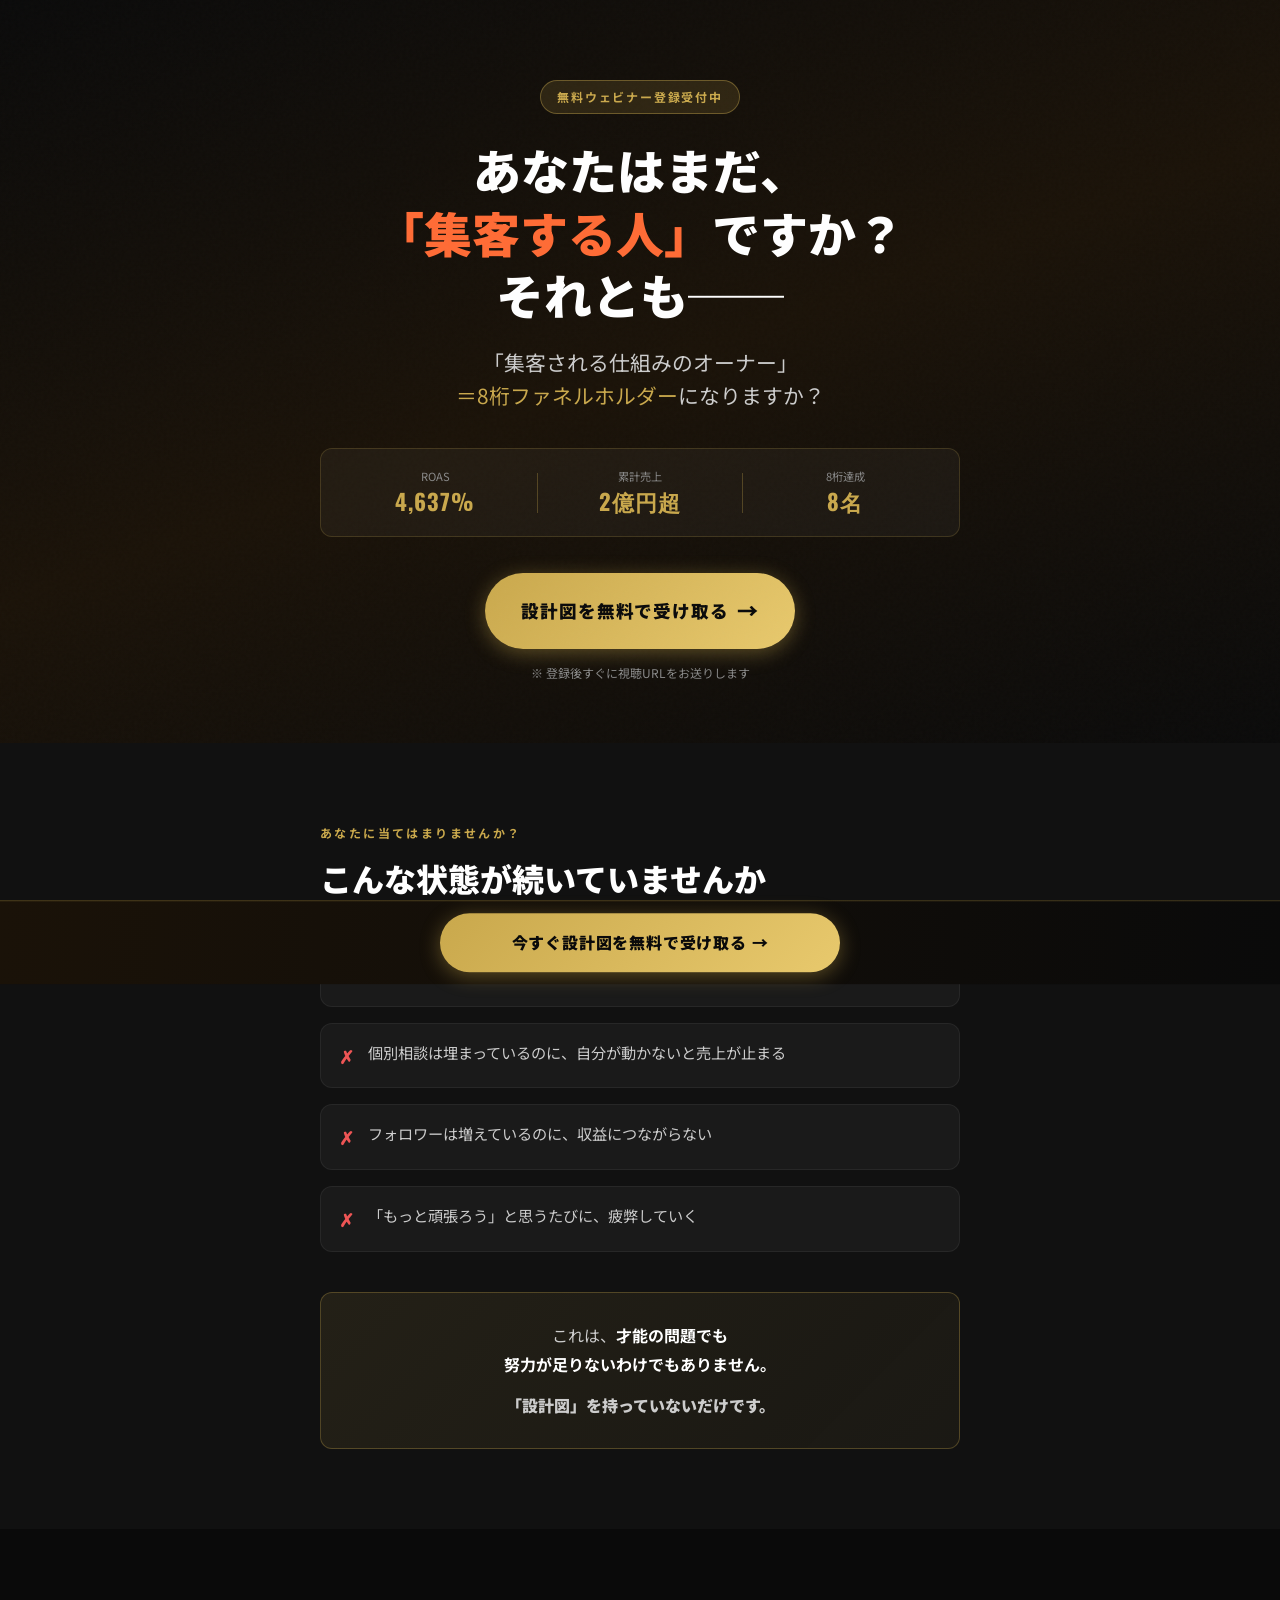
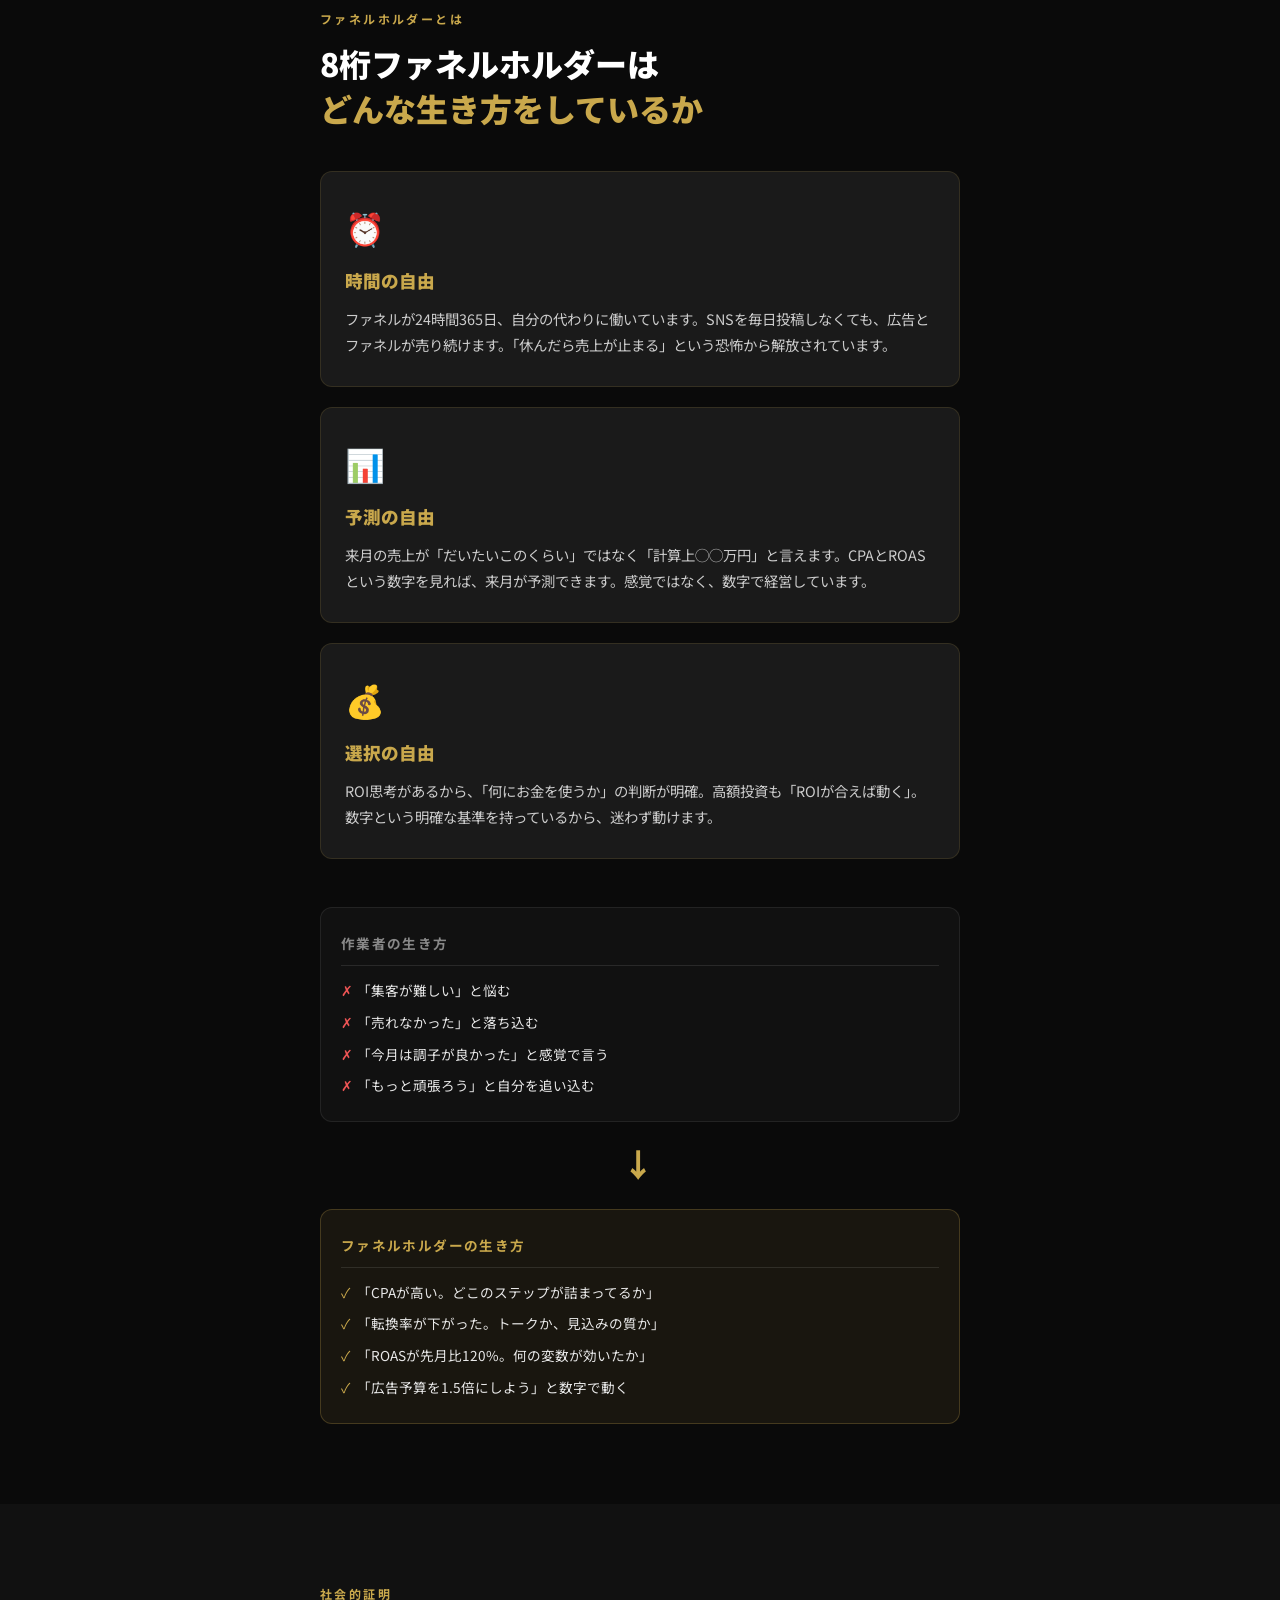
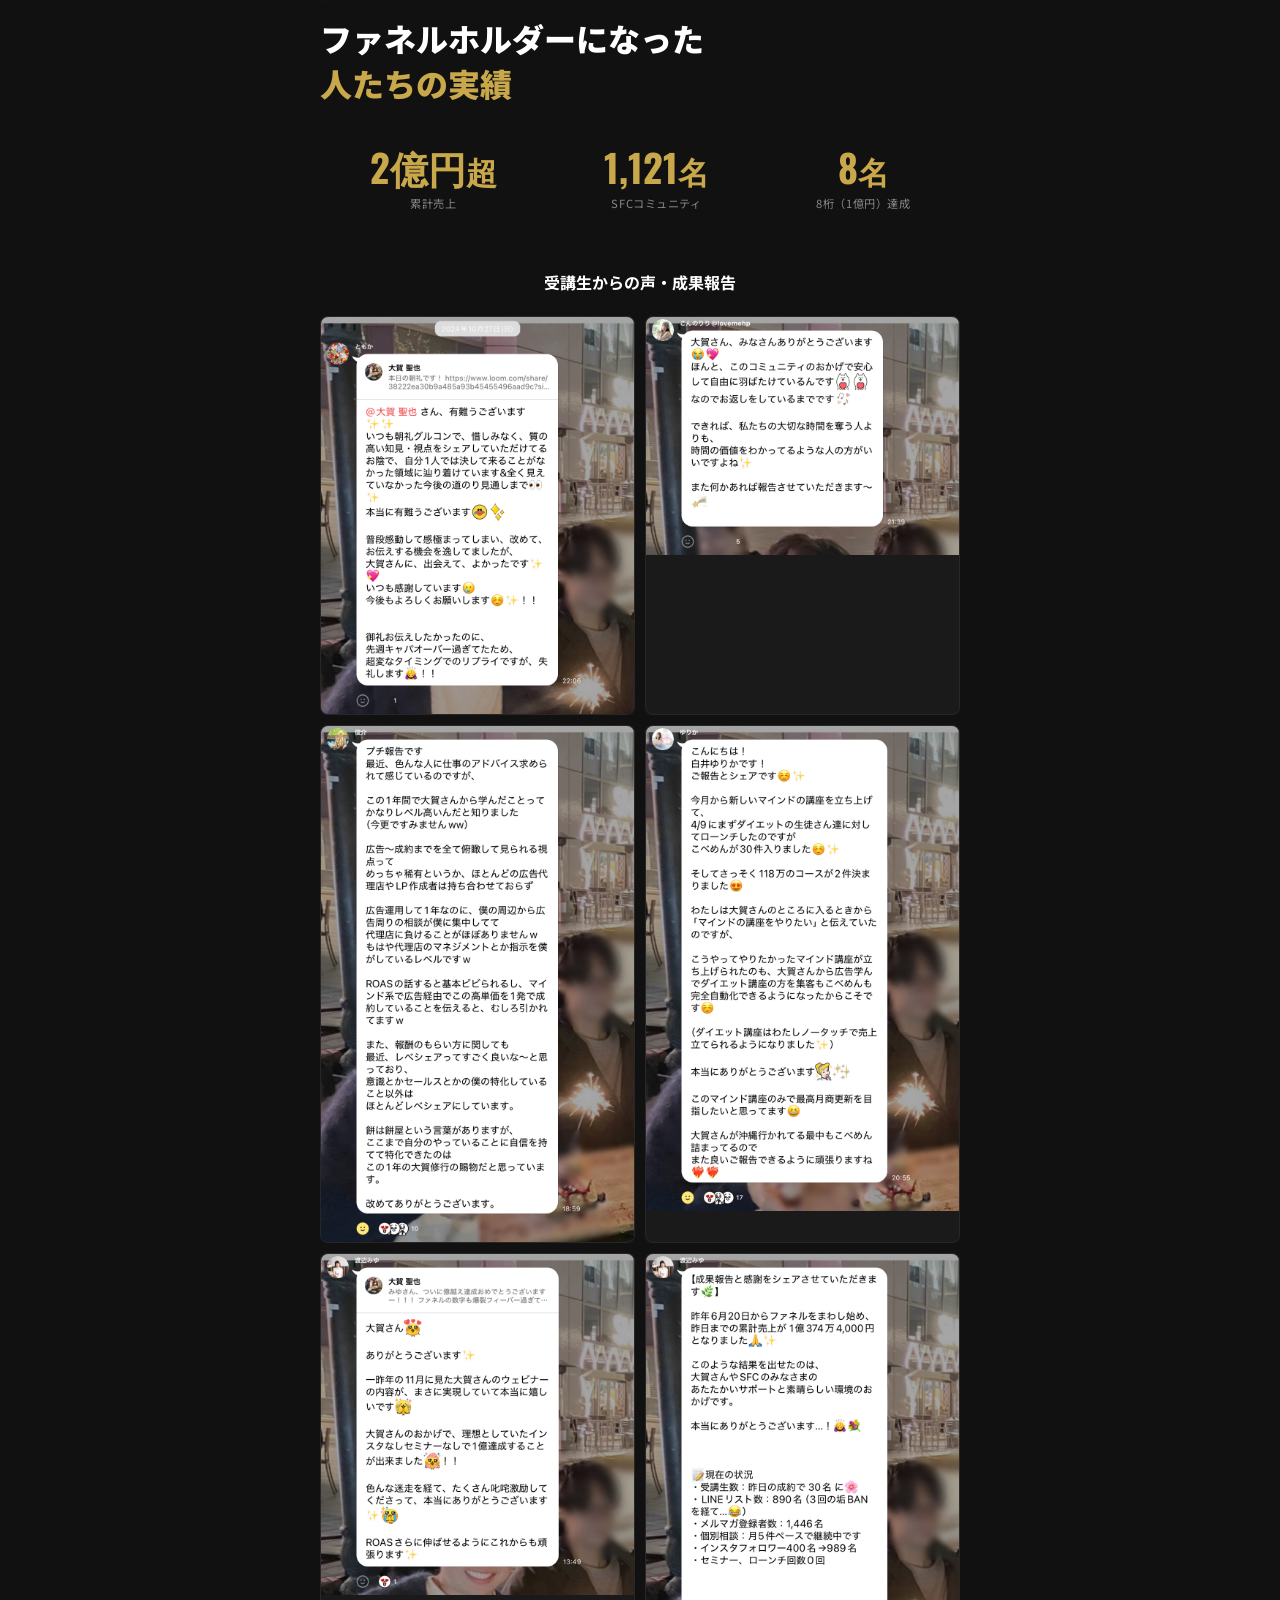
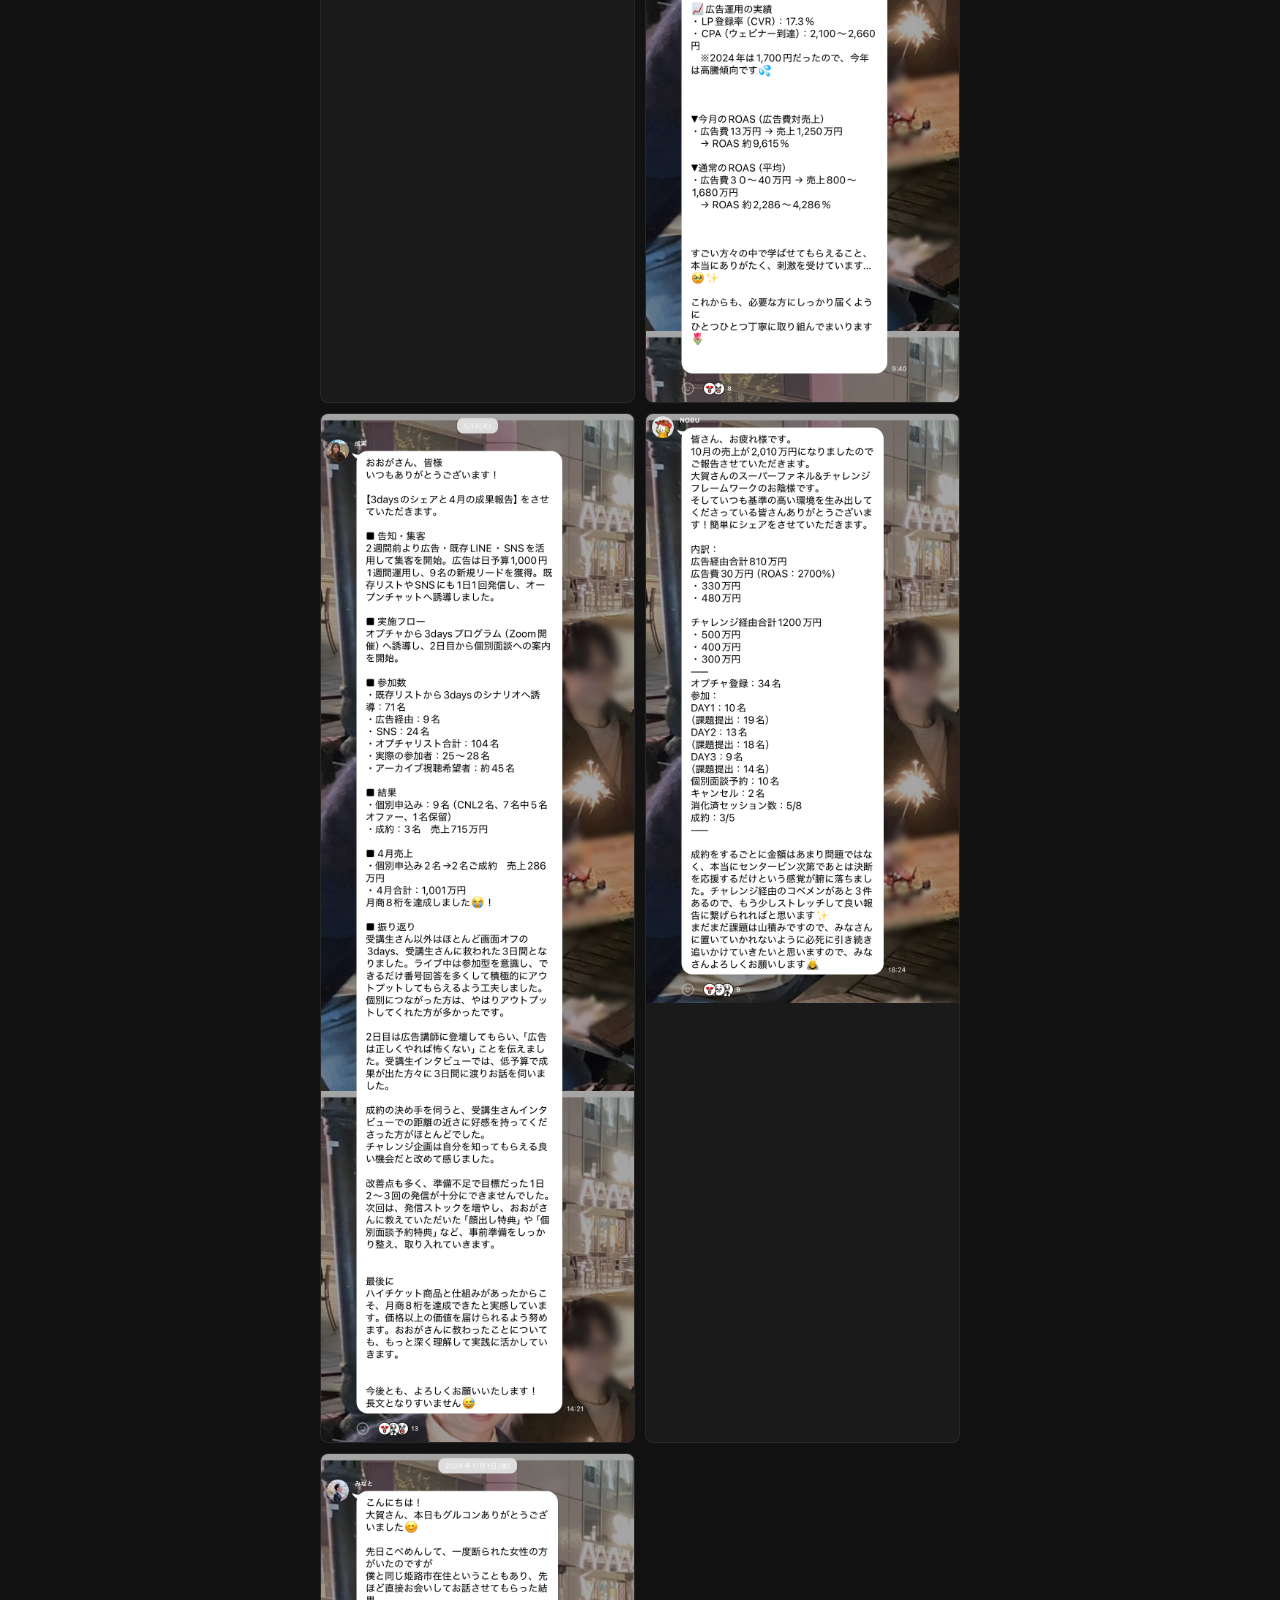
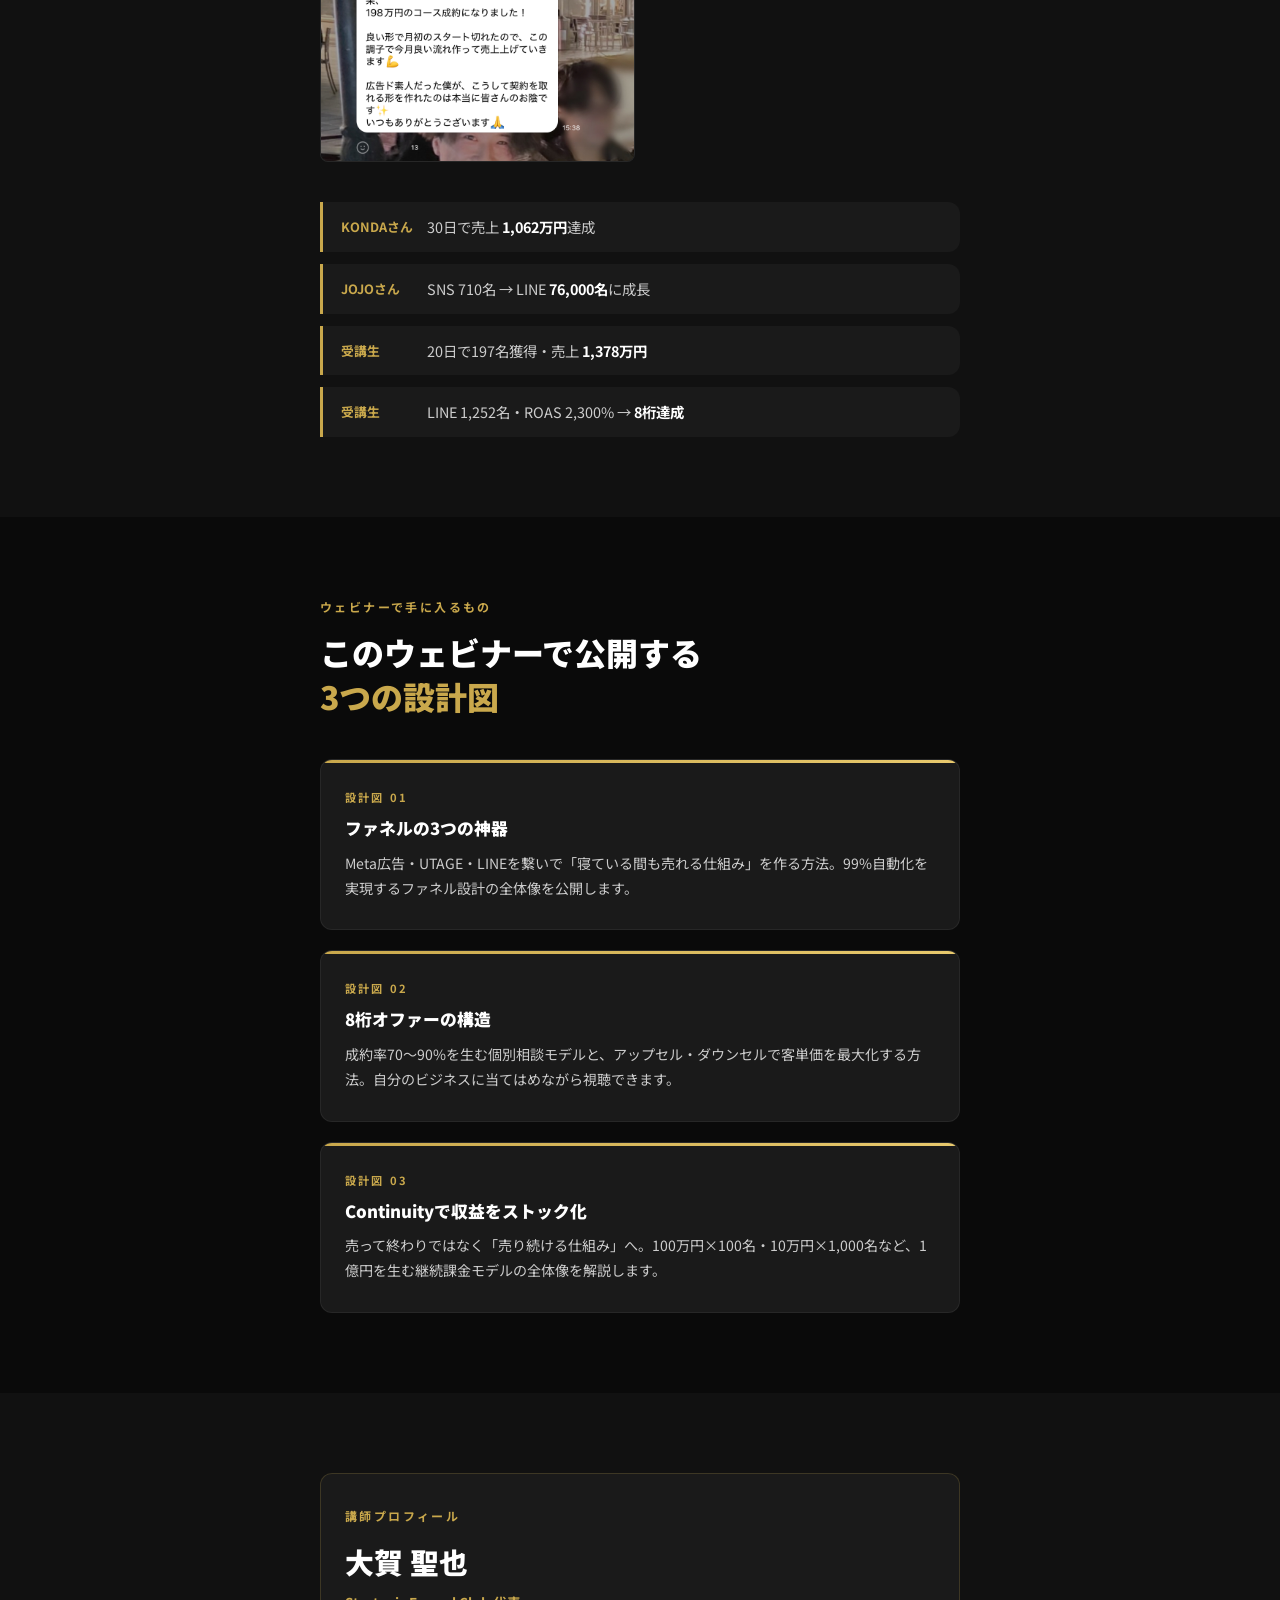
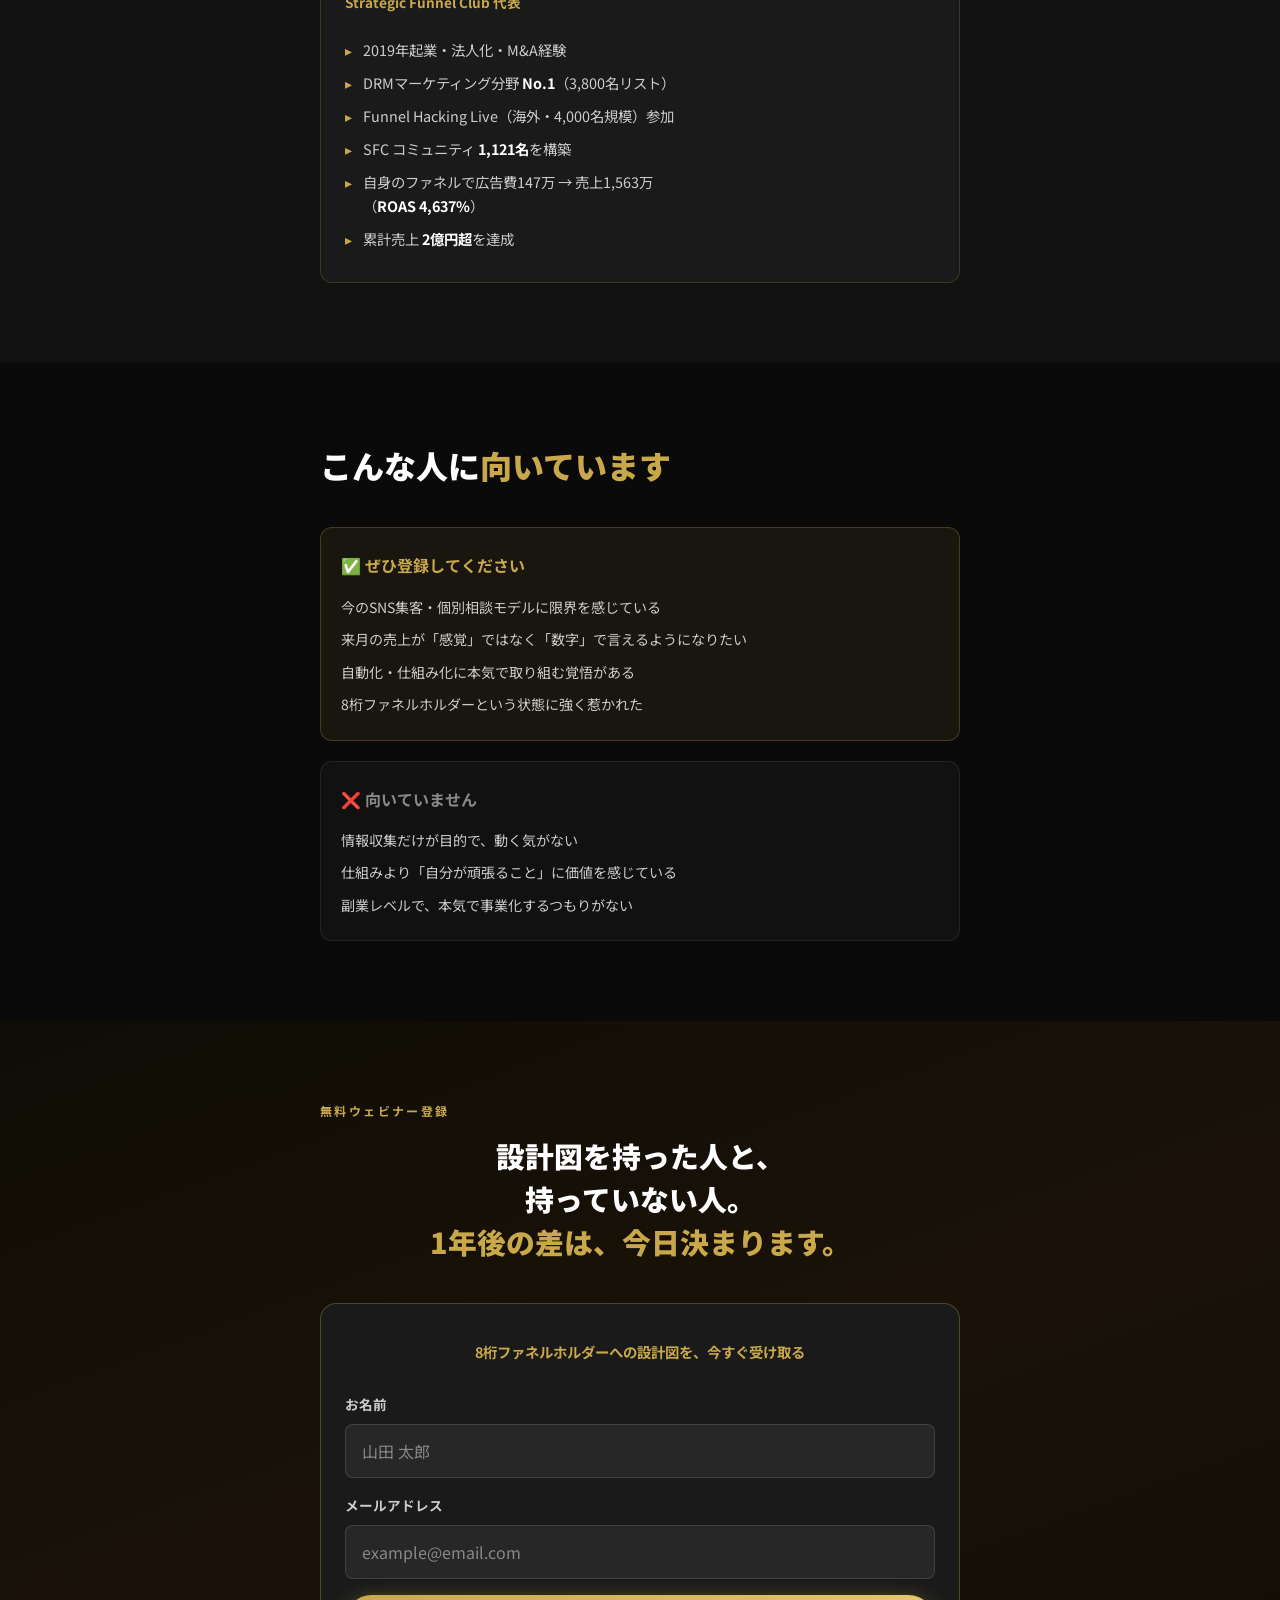
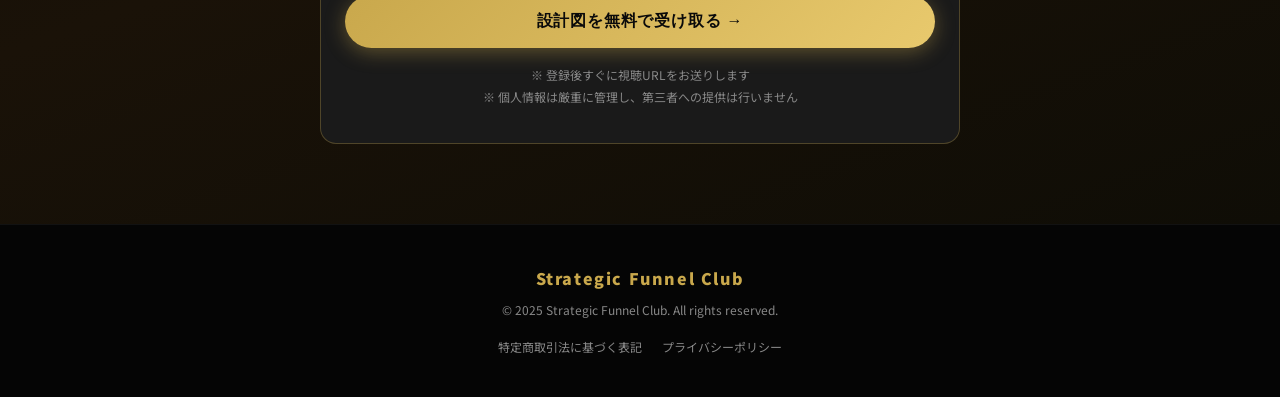
==== index.html @ d510ecd5 "Initial commit: 8桁ファネルホルダー オプトLP" ====
<!DOCTYPE html>
<html lang="ja">
<head>
  <meta charset="UTF-8">
  <meta name="viewport" content="width=device-width, initial-scale=1.0">
  <title>8桁ファネルホルダーへの設計図｜Strategic Funnel</title>
  <meta name="description" content="SNSを頑張るのをやめて、月商8桁を自動化した「ファネルホルダーの設計図」を無料ウェビナーで公開します。">
  <link rel="preconnect" href="https://fonts.googleapis.com">
  <link rel="preconnect" href="https://fonts.gstatic.com" crossorigin>
  <link href="https://fonts.googleapis.com/css2?family=Noto+Sans+JP:wght@400;500;700;900&family=Oswald:wght@600;700&display=swap" rel="stylesheet">
  <link rel="stylesheet" href="style.css">
</head>
<body>

  <!-- ========== HERO ========== -->
  <section class="hero">
    <div class="hero__noise"></div>
    <div class="container">
      <p class="hero__eyebrow">無料ウェビナー登録受付中</p>
      <h1 class="hero__headline">
        あなたはまだ、<br>
        <span class="text-accent">「集客する人」</span>ですか？<br>
        <span class="text-white">それとも──</span>
      </h1>
      <p class="hero__sub">
        「集客される仕組みのオーナー」<br>
        <span class="text-gold">＝8桁ファネルホルダー</span>になりますか？
      </p>
      <div class="hero__proof-bar">
        <div class="proof-item">
          <span class="proof-num">ROAS<br><strong>4,637%</strong></span>
        </div>
        <div class="proof-divider"></div>
        <div class="proof-item">
          <span class="proof-num">累計売上<br><strong>2億円超</strong></span>
        </div>
        <div class="proof-divider"></div>
        <div class="proof-item">
          <span class="proof-num">8桁達成<br><strong>8名</strong></span>
        </div>
      </div>
      <a href="#register" class="btn btn--primary btn--lg">
        設計図を無料で受け取る
        <span class="btn__arrow">→</span>
      </a>
      <p class="hero__note">※ 登録後すぐに視聴URLをお送りします</p>
    </div>
  </section>

  <!-- ========== PROBLEM ========== -->
  <section class="problem">
    <div class="container">
      <p class="section-label">あなたに当てはまりませんか？</p>
      <h2 class="section-title">こんな状態が続いていませんか</h2>
      <div class="checklist">
        <div class="checklist__item">
          <span class="checklist__icon">✗</span>
          <p>毎日SNSを投稿しているのに、来月の売上が読めない</p>
        </div>
        <div class="checklist__item">
          <span class="checklist__icon">✗</span>
          <p>個別相談は埋まっているのに、自分が動かないと売上が止まる</p>
        </div>
        <div class="checklist__item">
          <span class="checklist__icon">✗</span>
          <p>フォロワーは増えているのに、収益につながらない</p>
        </div>
        <div class="checklist__item">
          <span class="checklist__icon">✗</span>
          <p>「もっと頑張ろう」と思うたびに、疲弊していく</p>
        </div>
      </div>
      <div class="problem__message">
        <p>これは、<strong>才能の問題でも<br>努力が足りないわけでもありません。</strong></p>
        <p class="text-accent-lg">「設計図」を持っていないだけです。</p>
      </div>
    </div>
  </section>

  <!-- ========== IDENTITY ========== -->
  <section class="identity">
    <div class="container">
      <p class="section-label">ファネルホルダーとは</p>
      <h2 class="section-title">
        8桁ファネルホルダーは<br>
        <span class="text-gold">どんな生き方をしているか</span>
      </h2>
      <div class="identity__grid">
        <div class="identity__card">
          <div class="identity__icon">⏰</div>
          <h3>時間の自由</h3>
          <p>ファネルが24時間365日、自分の代わりに働いています。SNSを毎日投稿しなくても、広告とファネルが売り続けます。「休んだら売上が止まる」という恐怖から解放されています。</p>
        </div>
        <div class="identity__card">
          <div class="identity__icon">📊</div>
          <h3>予測の自由</h3>
          <p>来月の売上が「だいたいこのくらい」ではなく「計算上◯◯万円」と言えます。CPAとROASという数字を見れば、来月が予測できます。感覚ではなく、数字で経営しています。</p>
        </div>
        <div class="identity__card">
          <div class="identity__icon">💰</div>
          <h3>選択の自由</h3>
          <p>ROI思考があるから、「何にお金を使うか」の判断が明確。高額投資も「ROIが合えば動く」。数字という明確な基準を持っているから、迷わず動けます。</p>
        </div>
      </div>
      <div class="identity__contrast">
        <div class="contrast__before">
          <h4>作業者の生き方</h4>
          <ul>
            <li>「集客が難しい」と悩む</li>
            <li>「売れなかった」と落ち込む</li>
            <li>「今月は調子が良かった」と感覚で言う</li>
            <li>「もっと頑張ろう」と自分を追い込む</li>
          </ul>
        </div>
        <div class="contrast__arrow">→</div>
        <div class="contrast__after">
          <h4>ファネルホルダーの生き方</h4>
          <ul>
            <li>「CPAが高い。どこのステップが詰まってるか」</li>
            <li>「転換率が下がった。トークか、見込みの質か」</li>
            <li>「ROASが先月比120%。何の変数が効いたか」</li>
            <li>「広告予算を1.5倍にしよう」と数字で動く</li>
          </ul>
        </div>
      </div>
    </div>
  </section>

  <!-- ========== PROOF ========== -->
  <section class="proof">
    <div class="container">
      <p class="section-label">社会的証明</p>
      <h2 class="section-title">
        ファネルホルダーになった<br>
        <span class="text-gold">人たちの実績</span>
      </h2>
      <div class="proof__stats">
        <div class="stat">
          <span class="stat__num">2億円<span class="stat__unit">超</span></span>
          <span class="stat__label">累計売上</span>
        </div>
        <div class="stat">
          <span class="stat__num">1,121<span class="stat__unit">名</span></span>
          <span class="stat__label">SFCコミュニティ</span>
        </div>
        <div class="stat">
          <span class="stat__num">8<span class="stat__unit">名</span></span>
          <span class="stat__label">8桁（1億円）達成</span>
        </div>
      </div>

      <!-- 顧客の声 -->
      <div class="testimonials">
        <h3 class="testimonials__title">受講生からの声・成果報告</h3>
        <div class="testimonials__grid">
          <div class="testimonial__card">
            <img src="images/testimonials/tomoka.jpg" alt="ともかさんの成果報告" loading="lazy">
          </div>
          <div class="testimonial__card">
            <img src="images/testimonials/riri.jpg" alt="りりさんの成果報告" loading="lazy">
          </div>
          <div class="testimonial__card">
            <img src="images/testimonials/shunsuke.jpg" alt="俊介さんの成果報告" loading="lazy">
          </div>
          <div class="testimonial__card">
            <img src="images/testimonials/yurika.jpg" alt="ゆりかさんの成果報告" loading="lazy">
          </div>
          <div class="testimonial__card">
            <img src="images/testimonials/miyu1.jpg" alt="みゆさんの成果報告①" loading="lazy">
          </div>
          <div class="testimonial__card">
            <img src="images/testimonials/miyu2.jpg" alt="みゆさんの成果報告②" loading="lazy">
          </div>
          <div class="testimonial__card">
            <img src="images/testimonials/azusa.jpg" alt="あずささんの成果報告" loading="lazy">
          </div>
          <div class="testimonial__card">
            <img src="images/testimonials/nobu.jpg" alt="のぶさんの成果報告" loading="lazy">
          </div>
          <div class="testimonial__card">
            <img src="images/testimonials/oka.jpg" alt="岡さんの成果報告" loading="lazy">
          </div>
        </div>
      </div>

      <!-- テキスト実績 -->
      <div class="results">
        <div class="result__item">
          <span class="result__name">KONDAさん</span>
          <span class="result__desc">30日で売上 <strong>1,062万円</strong>達成</span>
        </div>
        <div class="result__item">
          <span class="result__name">JOJOさん</span>
          <span class="result__desc">SNS 710名 → LINE <strong>76,000名</strong>に成長</span>
        </div>
        <div class="result__item">
          <span class="result__name">受講生</span>
          <span class="result__desc">20日で197名獲得・売上 <strong>1,378万円</strong></span>
        </div>
        <div class="result__item">
          <span class="result__name">受講生</span>
          <span class="result__desc">LINE 1,252名・ROAS 2,300% → <strong>8桁達成</strong></span>
        </div>
      </div>
    </div>
  </section>

  <!-- ========== WEBINAR CONTENT ========== -->
  <section class="content">
    <div class="container">
      <p class="section-label">ウェビナーで手に入るもの</p>
      <h2 class="section-title">
        このウェビナーで公開する<br>
        <span class="text-gold">3つの設計図</span>
      </h2>
      <div class="content__cards">
        <div class="content__card">
          <div class="content__num">設計図 01</div>
          <h3>ファネルの3つの神器</h3>
          <p>Meta広告・UTAGE・LINEを繋いで「寝ている間も売れる仕組み」を作る方法。99%自動化を実現するファネル設計の全体像を公開します。</p>
        </div>
        <div class="content__card">
          <div class="content__num">設計図 02</div>
          <h3>8桁オファーの構造</h3>
          <p>成約率70〜90%を生む個別相談モデルと、アップセル・ダウンセルで客単価を最大化する方法。自分のビジネスに当てはめながら視聴できます。</p>
        </div>
        <div class="content__card">
          <div class="content__num">設計図 03</div>
          <h3>Continuityで収益をストック化</h3>
          <p>売って終わりではなく「売り続ける仕組み」へ。100万円×100名・10万円×1,000名など、1億円を生む継続課金モデルの全体像を解説します。</p>
        </div>
      </div>
    </div>
  </section>

  <!-- ========== PROFILE ========== -->
  <section class="profile">
    <div class="container">
      <div class="profile__inner">
        <div class="profile__text">
          <p class="section-label">講師プロフィール</p>
          <h2 class="profile__name">大賀 聖也</h2>
          <p class="profile__title">Strategic Funnel Club 代表</p>
          <ul class="profile__list">
            <li>2019年起業・法人化・M&A経験</li>
            <li>DRMマーケティング分野 <strong>No.1</strong>（3,800名リスト）</li>
            <li>Funnel Hacking Live（海外・4,000名規模）参加</li>
            <li>SFC コミュニティ <strong>1,121名</strong>を構築</li>
            <li>自身のファネルで広告費147万 → 売上1,563万<br>（<strong>ROAS 4,637%</strong>）</li>
            <li>累計売上 <strong>2億円超</strong>を達成</li>
          </ul>
        </div>
      </div>
    </div>
  </section>

  <!-- ========== FOR WHO ========== -->
  <section class="forwho">
    <div class="container">
      <h2 class="section-title">こんな人に<span class="text-gold">向いています</span></h2>
      <div class="forwho__grid">
        <div class="forwho__yes">
          <h3>✅ ぜひ登録してください</h3>
          <ul>
            <li>今のSNS集客・個別相談モデルに限界を感じている</li>
            <li>来月の売上が「感覚」ではなく「数字」で言えるようになりたい</li>
            <li>自動化・仕組み化に本気で取り組む覚悟がある</li>
            <li>8桁ファネルホルダーという状態に強く惹かれた</li>
          </ul>
        </div>
        <div class="forwho__no">
          <h3>❌ 向いていません</h3>
          <ul>
            <li>情報収集だけが目的で、動く気がない</li>
            <li>仕組みより「自分が頑張ること」に価値を感じている</li>
            <li>副業レベルで、本気で事業化するつもりがない</li>
          </ul>
        </div>
      </div>
    </div>
  </section>

  <!-- ========== REGISTER ========== -->
  <section class="register" id="register">
    <div class="container">
      <p class="section-label">無料ウェビナー登録</p>
      <h2 class="register__title">
        設計図を持った人と、<br>持っていない人。<br>
        <span class="text-gold">1年後の差は、今日決まります。</span>
      </h2>
      <div class="register__box">
        <p class="register__sub">8桁ファネルホルダーへの設計図を、今すぐ受け取る</p>
        <form class="register__form" onsubmit="return false;">
          <div class="form__group">
            <label for="name">お名前</label>
            <input type="text" id="name" name="name" placeholder="山田 太郎" required>
          </div>
          <div class="form__group">
            <label for="email">メールアドレス</label>
            <input type="email" id="email" name="email" placeholder="example@email.com" required>
          </div>
          <button type="submit" class="btn btn--primary btn--full">
            設計図を無料で受け取る →
          </button>
        </form>
        <p class="register__note">
          ※ 登録後すぐに視聴URLをお送りします<br>
          ※ 個人情報は厳重に管理し、第三者への提供は行いません
        </p>
      </div>
    </div>
  </section>

  <!-- ========== FOOTER ========== -->
  <footer class="footer">
    <div class="container">
      <p class="footer__brand">Strategic Funnel Club</p>
      <p class="footer__copy">© 2025 Strategic Funnel Club. All rights reserved.</p>
      <div class="footer__links">
        <a href="#">特定商取引法に基づく表記</a>
        <a href="#">プライバシーポリシー</a>
      </div>
    </div>
  </footer>

  <script src="script.js"></script>
</body>
</html>
---- style.css ----
/* ===========================
   RESET & BASE
=========================== */
*, *::before, *::after { box-sizing: border-box; margin: 0; padding: 0; }

:root {
  --black: #0a0a0a;
  --dark: #111111;
  --dark2: #1a1a1a;
  --dark3: #222222;
  --gold: #c9a84c;
  --gold-light: #e8c96d;
  --accent: #ff6b35;
  --white: #ffffff;
  --gray: #888888;
  --gray-light: #cccccc;
  --text: #e8e8e8;
  --radius: 12px;
  --shadow: 0 4px 24px rgba(0,0,0,0.4);
}

html { scroll-behavior: smooth; }

body {
  font-family: 'Noto Sans JP', sans-serif;
  background: var(--black);
  color: var(--text);
  line-height: 1.7;
  font-size: 16px;
  overflow-x: hidden;
}

.container {
  max-width: 680px;
  margin: 0 auto;
  padding: 0 20px;
}

img { max-width: 100%; height: auto; display: block; }
a { color: var(--gold); text-decoration: none; }

/* ===========================
   TYPOGRAPHY UTILITIES
=========================== */
.text-accent { color: var(--accent); }
.text-gold { color: var(--gold); }
.text-white { color: var(--white); }
.text-accent-lg {
  font-size: clamp(1.4rem, 5vw, 2rem);
  font-weight: 900;
  color: var(--gold);
  display: block;
  margin-top: 12px;
}

.section-label {
  font-size: 0.75rem;
  letter-spacing: 0.2em;
  text-transform: uppercase;
  color: var(--gold);
  font-weight: 700;
  margin-bottom: 12px;
  display: block;
}

.section-title {
  font-size: clamp(1.5rem, 5vw, 2rem);
  font-weight: 900;
  line-height: 1.4;
  margin-bottom: 40px;
  color: var(--white);
}

/* ===========================
   BUTTON
=========================== */
.btn {
  display: inline-flex;
  align-items: center;
  justify-content: center;
  gap: 8px;
  padding: 16px 28px;
  border-radius: 50px;
  font-weight: 900;
  font-size: 1rem;
  cursor: pointer;
  border: none;
  transition: all 0.3s ease;
  text-decoration: none;
  letter-spacing: 0.05em;
}

.btn--primary {
  background: linear-gradient(135deg, var(--gold), var(--gold-light));
  color: var(--black);
  box-shadow: 0 4px 20px rgba(201,168,76,0.4);
}
.btn--primary:hover {
  transform: translateY(-2px);
  box-shadow: 0 8px 32px rgba(201,168,76,0.6);
}

.btn--lg { padding: 20px 36px; font-size: 1.1rem; }
.btn--full { width: 100%; }
.btn__arrow { font-size: 1.2em; }

/* ===========================
   HERO
=========================== */
.hero {
  position: relative;
  background: linear-gradient(160deg, #0a0a0a 0%, #1a1208 50%, #0a0a0a 100%);
  padding: 80px 0 60px;
  overflow: hidden;
  text-align: center;
}

.hero__noise {
  position: absolute;
  inset: 0;
  background-image: url("data:image/svg+xml,%3Csvg viewBox='0 0 256 256' xmlns='http://www.w3.org/2000/svg'%3E%3Cfilter id='noise'%3E%3CfeTurbulence type='fractalNoise' baseFrequency='0.9' numOctaves='4' stitchTiles='stitch'/%3E%3C/filter%3E%3Crect width='100%25' height='100%25' filter='url(%23noise)' opacity='0.04'/%3E%3C/svg%3E");
  pointer-events: none;
  opacity: 0.5;
}

.hero__eyebrow {
  display: inline-block;
  background: rgba(201,168,76,0.15);
  border: 1px solid rgba(201,168,76,0.4);
  color: var(--gold);
  font-size: 0.75rem;
  font-weight: 700;
  letter-spacing: 0.15em;
  padding: 6px 16px;
  border-radius: 50px;
  margin-bottom: 24px;
}

.hero__headline {
  font-size: clamp(1.8rem, 6vw, 3rem);
  font-weight: 900;
  line-height: 1.3;
  color: var(--white);
  margin-bottom: 20px;
}

.hero__sub {
  font-size: clamp(1rem, 3.5vw, 1.3rem);
  line-height: 1.6;
  color: var(--gray-light);
  margin-bottom: 36px;
}

.hero__proof-bar {
  display: flex;
  justify-content: center;
  align-items: center;
  gap: 0;
  margin-bottom: 36px;
  background: rgba(255,255,255,0.04);
  border: 1px solid rgba(201,168,76,0.2);
  border-radius: var(--radius);
  padding: 20px 12px;
}

.proof-item {
  flex: 1;
  text-align: center;
}

.proof-num {
  display: block;
  font-size: 0.7rem;
  color: var(--gray);
  line-height: 1.4;
}
.proof-num strong {
  display: block;
  font-size: clamp(1.1rem, 4vw, 1.4rem);
  font-weight: 900;
  color: var(--gold);
  font-family: 'Oswald', sans-serif;
  letter-spacing: 0.05em;
}

.proof-divider {
  width: 1px;
  height: 40px;
  background: rgba(201,168,76,0.3);
}

.hero__note {
  margin-top: 14px;
  font-size: 0.75rem;
  color: var(--gray);
}

/* ===========================
   PROBLEM
=========================== */
.problem {
  padding: 80px 0;
  background: var(--dark);
}

.checklist {
  display: flex;
  flex-direction: column;
  gap: 16px;
  margin-bottom: 40px;
}

.checklist__item {
  display: flex;
  align-items: flex-start;
  gap: 14px;
  background: var(--dark2);
  border: 1px solid rgba(255,255,255,0.06);
  border-radius: var(--radius);
  padding: 16px 18px;
}

.checklist__icon {
  color: #e55;
  font-size: 1.1rem;
  font-weight: 900;
  flex-shrink: 0;
  margin-top: 2px;
}

.checklist__item p {
  font-size: 0.95rem;
  color: var(--gray-light);
  line-height: 1.6;
}

.problem__message {
  background: linear-gradient(135deg, rgba(201,168,76,0.1), rgba(201,168,76,0.05));
  border: 1px solid rgba(201,168,76,0.3);
  border-radius: var(--radius);
  padding: 28px 24px;
  text-align: center;
}

.problem__message p {
  font-size: 1rem;
  line-height: 1.8;
  color: var(--gray-light);
  margin-bottom: 8px;
}
.problem__message p:last-child { margin-bottom: 0; }
.problem__message strong { color: var(--white); }

/* ===========================
   IDENTITY
=========================== */
.identity {
  padding: 80px 0;
  background: var(--black);
}

.identity__grid {
  display: flex;
  flex-direction: column;
  gap: 20px;
  margin-bottom: 48px;
}

.identity__card {
  background: var(--dark2);
  border: 1px solid rgba(201,168,76,0.15);
  border-radius: var(--radius);
  padding: 28px 24px;
}

.identity__icon {
  font-size: 2rem;
  margin-bottom: 12px;
}

.identity__card h3 {
  font-size: 1.1rem;
  font-weight: 900;
  color: var(--gold);
  margin-bottom: 10px;
}

.identity__card p {
  font-size: 0.9rem;
  color: var(--gray-light);
  line-height: 1.8;
}

.identity__contrast {
  display: flex;
  flex-direction: column;
  gap: 16px;
}

.contrast__before, .contrast__after {
  border-radius: var(--radius);
  padding: 24px 20px;
}

.contrast__before {
  background: rgba(255,255,255,0.03);
  border: 1px solid rgba(255,255,255,0.08);
}

.contrast__after {
  background: rgba(201,168,76,0.08);
  border: 1px solid rgba(201,168,76,0.25);
}

.contrast__before h4, .contrast__after h4 {
  font-size: 0.85rem;
  font-weight: 700;
  letter-spacing: 0.1em;
  margin-bottom: 14px;
  padding-bottom: 10px;
  border-bottom: 1px solid rgba(255,255,255,0.1);
}

.contrast__before h4 { color: var(--gray); }
.contrast__after h4 { color: var(--gold); }

.contrast__before ul, .contrast__after ul {
  list-style: none;
  display: flex;
  flex-direction: column;
  gap: 10px;
}

.contrast__before li, .contrast__after li {
  font-size: 0.85rem;
  line-height: 1.6;
  padding-left: 16px;
  position: relative;
}
.contrast__before li::before { content: '✗'; position: absolute; left: 0; color: #e55; }
.contrast__after li::before { content: '✓'; position: absolute; left: 0; color: var(--gold); }

.contrast__arrow {
  text-align: center;
  font-size: 2rem;
  color: var(--gold);
  font-weight: 900;
  transform: rotate(90deg);
}

/* ===========================
   PROOF / TESTIMONIALS
=========================== */
.proof {
  padding: 80px 0;
  background: var(--dark);
}

.proof__stats {
  display: flex;
  justify-content: space-around;
  margin-bottom: 56px;
  gap: 8px;
}

.stat {
  display: flex;
  flex-direction: column;
  align-items: center;
  text-align: center;
}

.stat__num {
  font-family: 'Oswald', sans-serif;
  font-size: clamp(1.6rem, 6vw, 2.4rem);
  font-weight: 700;
  color: var(--gold);
  line-height: 1.1;
}

.stat__unit {
  font-size: 0.8em;
  font-weight: 600;
}

.stat__label {
  font-size: 0.7rem;
  color: var(--gray);
  margin-top: 6px;
  letter-spacing: 0.05em;
}

.testimonials__title {
  font-size: 1rem;
  font-weight: 700;
  color: var(--white);
  margin-bottom: 20px;
  text-align: center;
}

.testimonials__grid {
  display: grid;
  grid-template-columns: 1fr 1fr;
  gap: 10px;
  margin-bottom: 40px;
}

.testimonial__card {
  border-radius: 8px;
  overflow: hidden;
  background: var(--dark2);
  border: 1px solid rgba(255,255,255,0.06);
}

.testimonial__card img {
  width: 100%;
  height: auto;
  object-fit: cover;
  display: block;
}

.results {
  display: flex;
  flex-direction: column;
  gap: 12px;
}

.result__item {
  display: flex;
  align-items: flex-start;
  gap: 14px;
  background: var(--dark2);
  border-left: 3px solid var(--gold);
  border-radius: 0 var(--radius) var(--radius) 0;
  padding: 14px 18px;
}

.result__name {
  font-size: 0.8rem;
  font-weight: 700;
  color: var(--gold);
  white-space: nowrap;
  min-width: 72px;
}

.result__desc {
  font-size: 0.9rem;
  color: var(--gray-light);
  line-height: 1.5;
}
.result__desc strong { color: var(--white); }

/* ===========================
   CONTENT (Webinar Contents)
=========================== */
.content {
  padding: 80px 0;
  background: var(--black);
}

.content__cards {
  display: flex;
  flex-direction: column;
  gap: 20px;
}

.content__card {
  background: var(--dark2);
  border: 1px solid rgba(255,255,255,0.06);
  border-radius: var(--radius);
  padding: 28px 24px;
  position: relative;
  overflow: hidden;
}

.content__card::before {
  content: '';
  position: absolute;
  top: 0; left: 0; right: 0;
  height: 3px;
  background: linear-gradient(90deg, var(--gold), var(--gold-light));
}

.content__num {
  font-size: 0.7rem;
  font-weight: 700;
  letter-spacing: 0.2em;
  color: var(--gold);
  margin-bottom: 10px;
}

.content__card h3 {
  font-size: 1.05rem;
  font-weight: 900;
  color: var(--white);
  margin-bottom: 10px;
  line-height: 1.4;
}

.content__card p {
  font-size: 0.88rem;
  color: var(--gray-light);
  line-height: 1.8;
}

/* ===========================
   PROFILE
=========================== */
.profile {
  padding: 80px 0;
  background: var(--dark);
}

.profile__inner {
  background: var(--dark2);
  border: 1px solid rgba(201,168,76,0.2);
  border-radius: var(--radius);
  padding: 32px 24px;
}

.profile__name {
  font-size: 1.8rem;
  font-weight: 900;
  color: var(--white);
  margin-bottom: 4px;
}

.profile__title {
  font-size: 0.85rem;
  color: var(--gold);
  margin-bottom: 24px;
  font-weight: 700;
}

.profile__list {
  list-style: none;
  display: flex;
  flex-direction: column;
  gap: 10px;
}

.profile__list li {
  font-size: 0.9rem;
  color: var(--gray-light);
  padding-left: 18px;
  position: relative;
  line-height: 1.6;
}
.profile__list li::before {
  content: '▸';
  position: absolute;
  left: 0;
  color: var(--gold);
}
.profile__list strong { color: var(--white); }

/* ===========================
   FOR WHO
=========================== */
.forwho {
  padding: 80px 0;
  background: var(--black);
}

.forwho__grid {
  display: flex;
  flex-direction: column;
  gap: 20px;
}

.forwho__yes, .forwho__no {
  border-radius: var(--radius);
  padding: 24px 20px;
}

.forwho__yes {
  background: rgba(201,168,76,0.08);
  border: 1px solid rgba(201,168,76,0.25);
}
.forwho__no {
  background: rgba(255,255,255,0.03);
  border: 1px solid rgba(255,255,255,0.08);
}

.forwho__yes h3 { color: var(--gold); margin-bottom: 16px; font-size: 1rem; }
.forwho__no h3 { color: var(--gray); margin-bottom: 16px; font-size: 1rem; }

.forwho__yes ul, .forwho__no ul {
  list-style: none;
  display: flex;
  flex-direction: column;
  gap: 10px;
}

.forwho__yes li, .forwho__no li {
  font-size: 0.88rem;
  color: var(--gray-light);
  line-height: 1.6;
}

/* ===========================
   REGISTER
=========================== */
.register {
  padding: 80px 0;
  background: linear-gradient(160deg, #0f0d06 0%, #1a1208 50%, #0f0d06 100%);
}

.register__title {
  font-size: clamp(1.3rem, 4.5vw, 1.8rem);
  font-weight: 900;
  color: var(--white);
  line-height: 1.5;
  margin-bottom: 40px;
  text-align: center;
}

.register__box {
  background: var(--dark2);
  border: 1px solid rgba(201,168,76,0.3);
  border-radius: 16px;
  padding: 36px 24px;
}

.register__sub {
  text-align: center;
  font-size: 0.9rem;
  color: var(--gold);
  font-weight: 700;
  margin-bottom: 28px;
}

.register__form {
  display: flex;
  flex-direction: column;
  gap: 16px;
}

.form__group {
  display: flex;
  flex-direction: column;
  gap: 8px;
}

.form__group label {
  font-size: 0.85rem;
  font-weight: 700;
  color: var(--gray-light);
}

.form__group input {
  background: rgba(255,255,255,0.06);
  border: 1px solid rgba(255,255,255,0.12);
  border-radius: 8px;
  padding: 14px 16px;
  font-size: 1rem;
  color: var(--white);
  font-family: 'Noto Sans JP', sans-serif;
  transition: border-color 0.2s;
  outline: none;
  -webkit-appearance: none;
}

.form__group input::placeholder { color: var(--gray); }
.form__group input:focus { border-color: var(--gold); }

.register__note {
  margin-top: 16px;
  text-align: center;
  font-size: 0.75rem;
  color: var(--gray);
  line-height: 1.8;
}

/* ===========================
   FOOTER
=========================== */
.footer {
  background: #050505;
  padding: 40px 0;
  text-align: center;
  border-top: 1px solid rgba(255,255,255,0.05);
}

.footer__brand {
  font-size: 1rem;
  font-weight: 900;
  color: var(--gold);
  margin-bottom: 8px;
  letter-spacing: 0.1em;
}

.footer__copy {
  font-size: 0.75rem;
  color: var(--gray);
  margin-bottom: 16px;
}

.footer__links {
  display: flex;
  justify-content: center;
  gap: 20px;
}

.footer__links a {
  font-size: 0.75rem;
  color: var(--gray);
}

/* ===========================
   ANIMATIONS
=========================== */
.fade-in {
  opacity: 0;
  transform: translateY(24px);
  transition: opacity 0.6s ease, transform 0.6s ease;
}
.fade-in.visible {
  opacity: 1;
  transform: translateY(0);
}

/* ===========================
   STICKY CTA (mobile)
=========================== */
.sticky-cta {
  position: fixed;
  bottom: 0; left: 0; right: 0;
  background: linear-gradient(90deg, #1a1208, #0a0a0a);
  border-top: 1px solid rgba(201,168,76,0.3);
  padding: 12px 20px;
  z-index: 100;
  display: flex;
  align-items: center;
  justify-content: center;
  transform: translateY(100%);
  transition: transform 0.4s ease;
}
.sticky-cta.show { transform: translateY(0); }
.sticky-cta .btn { width: 100%; max-width: 400px; }
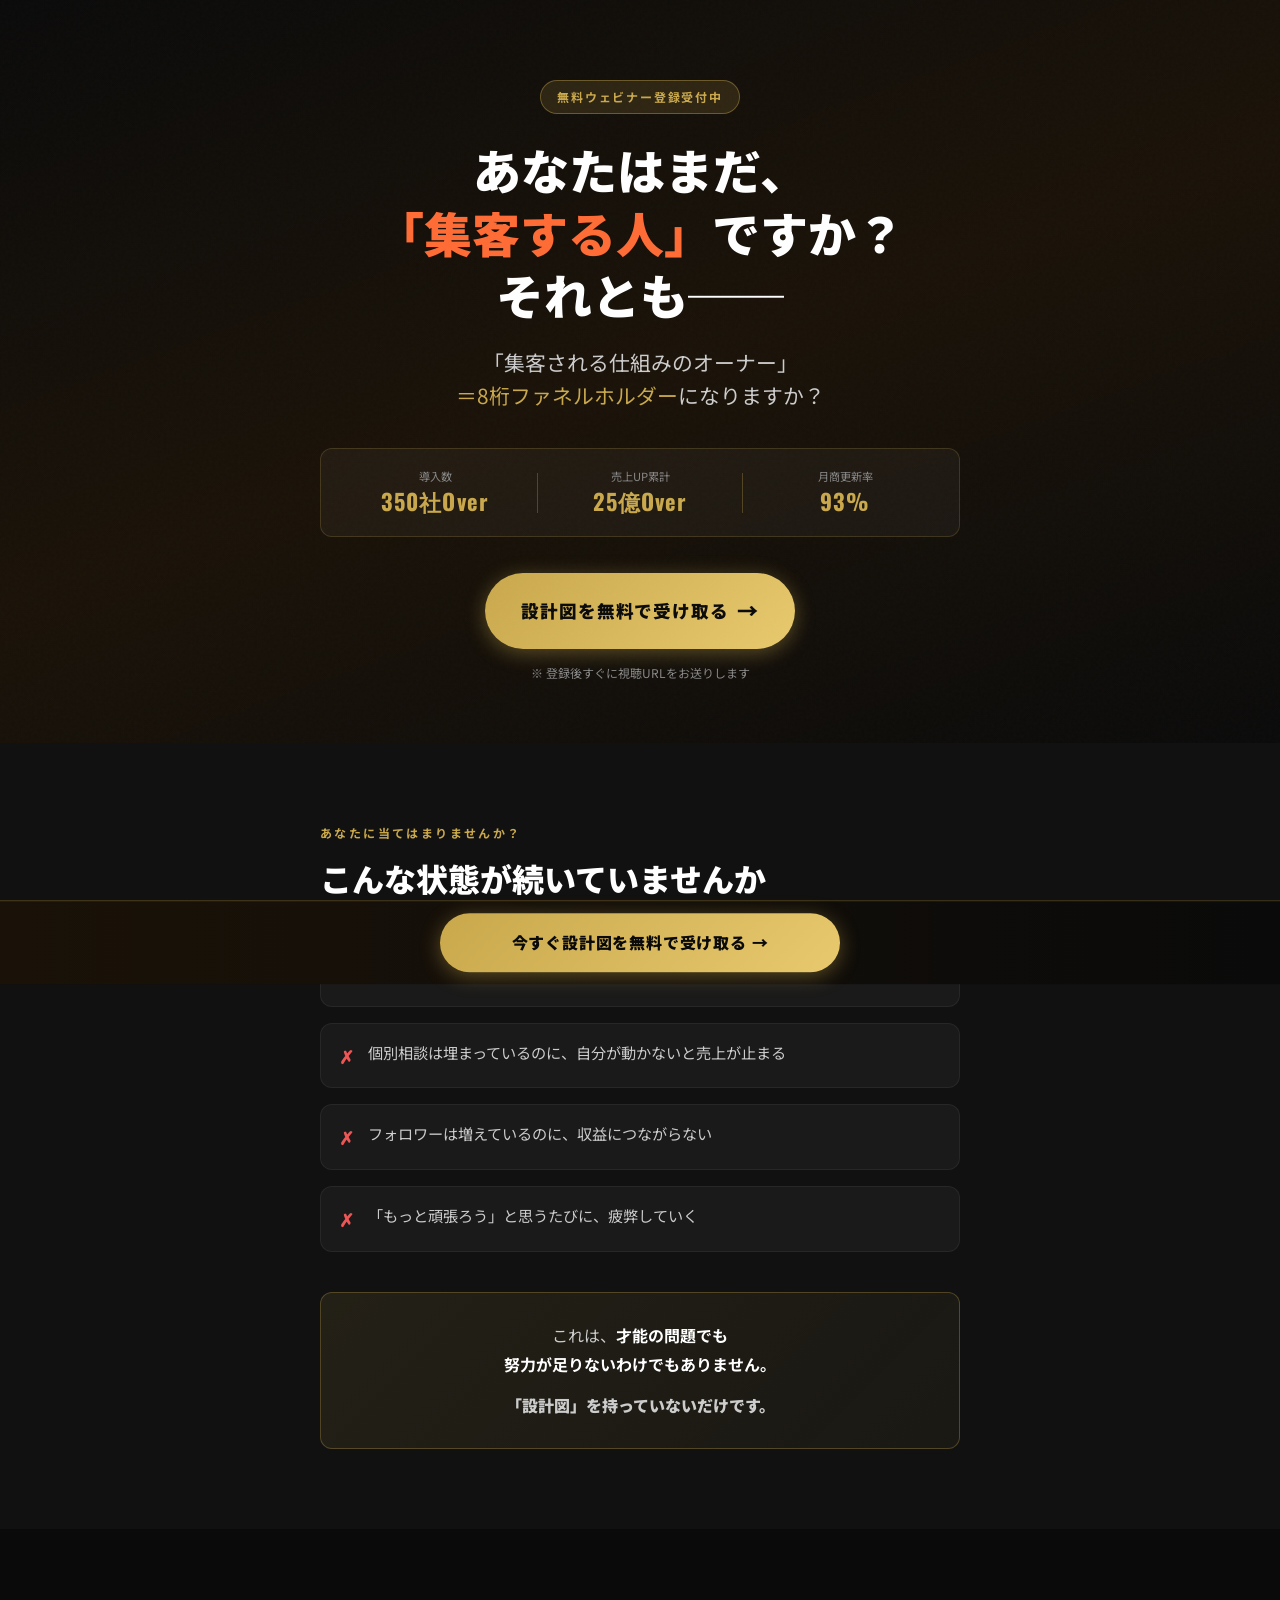
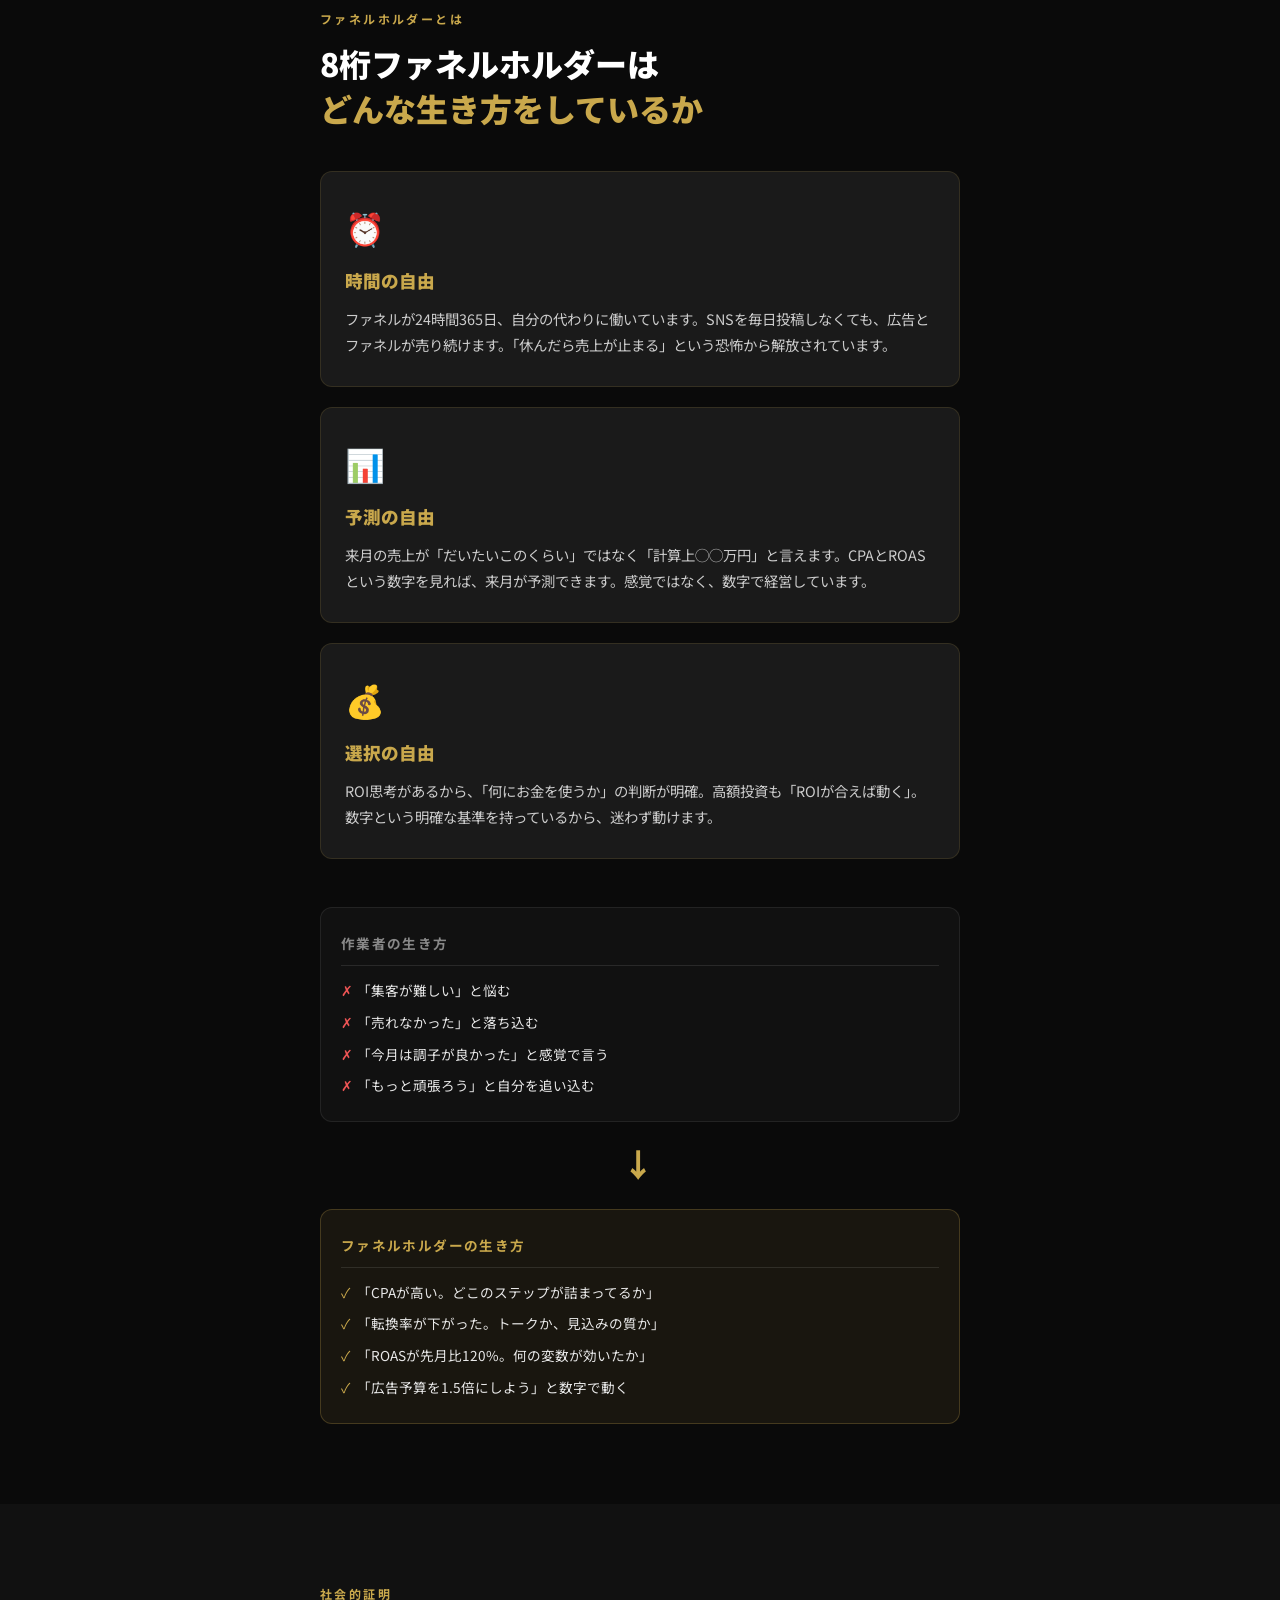
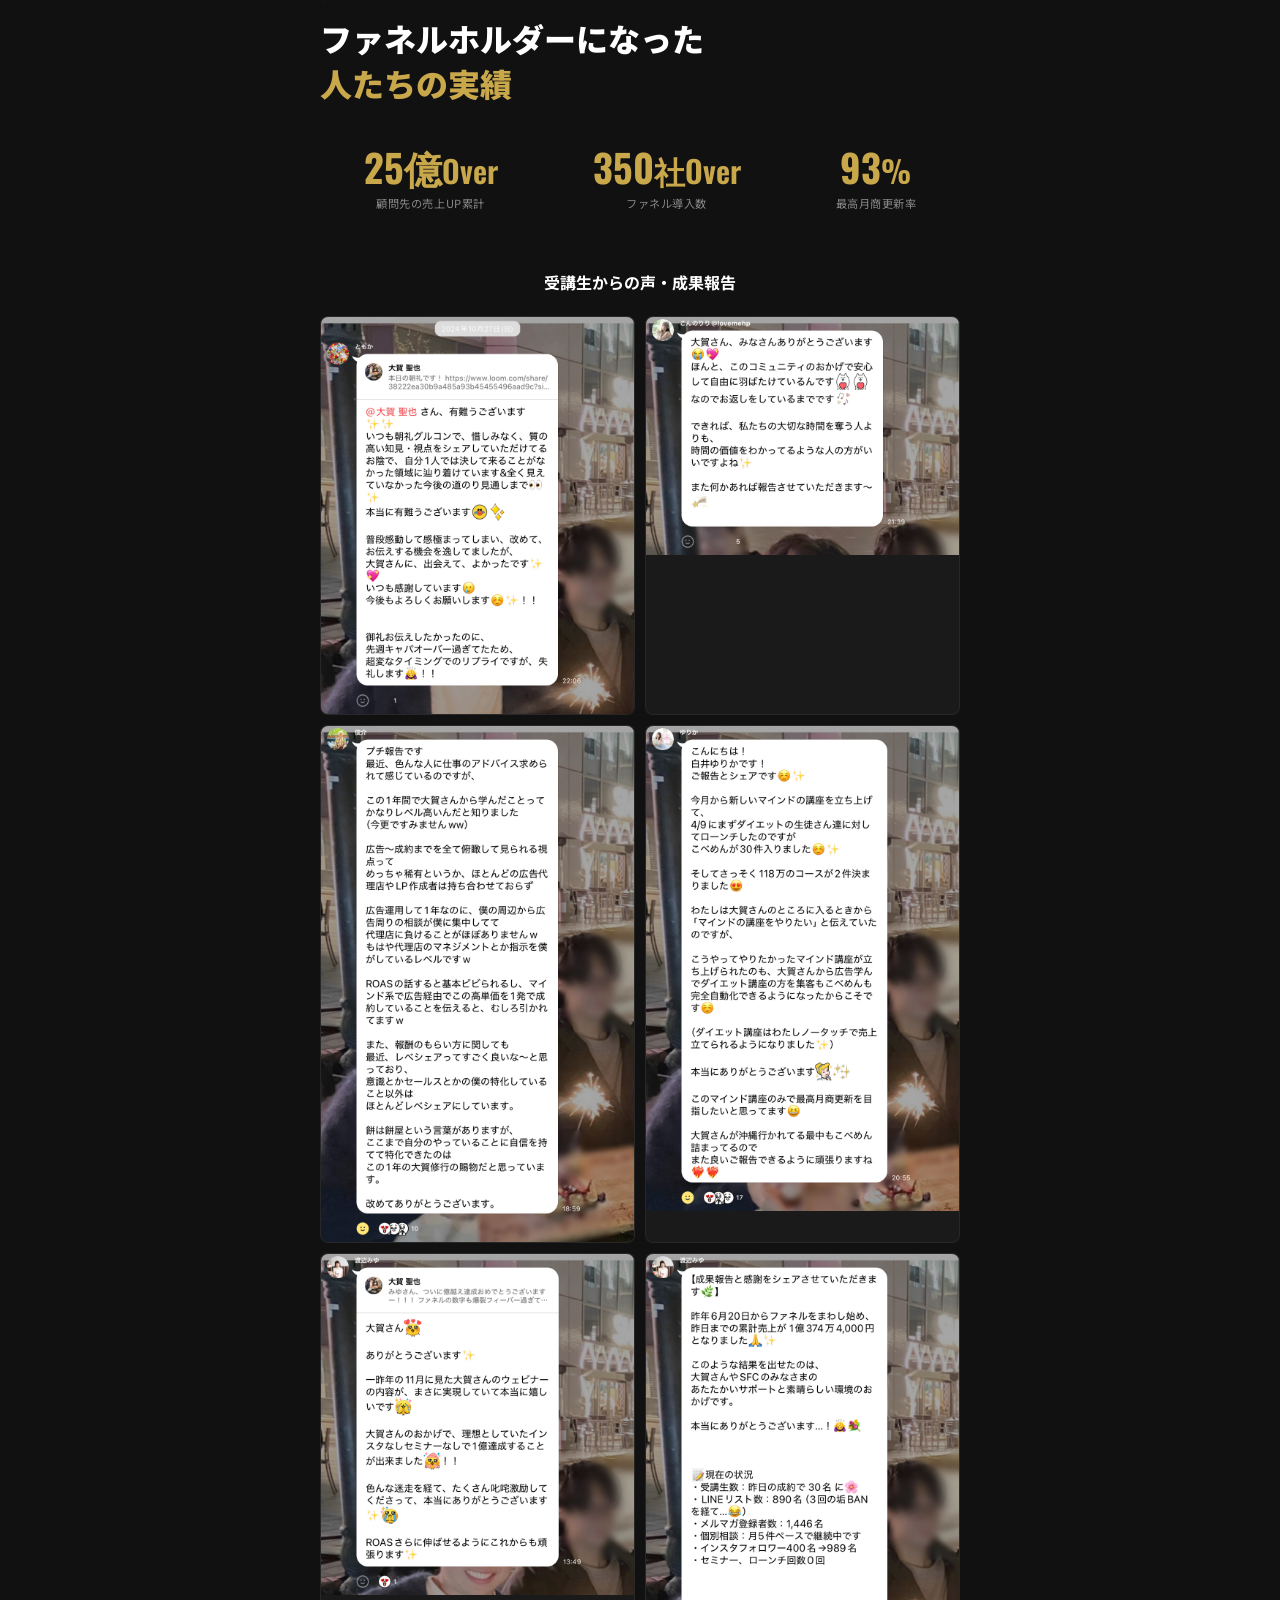
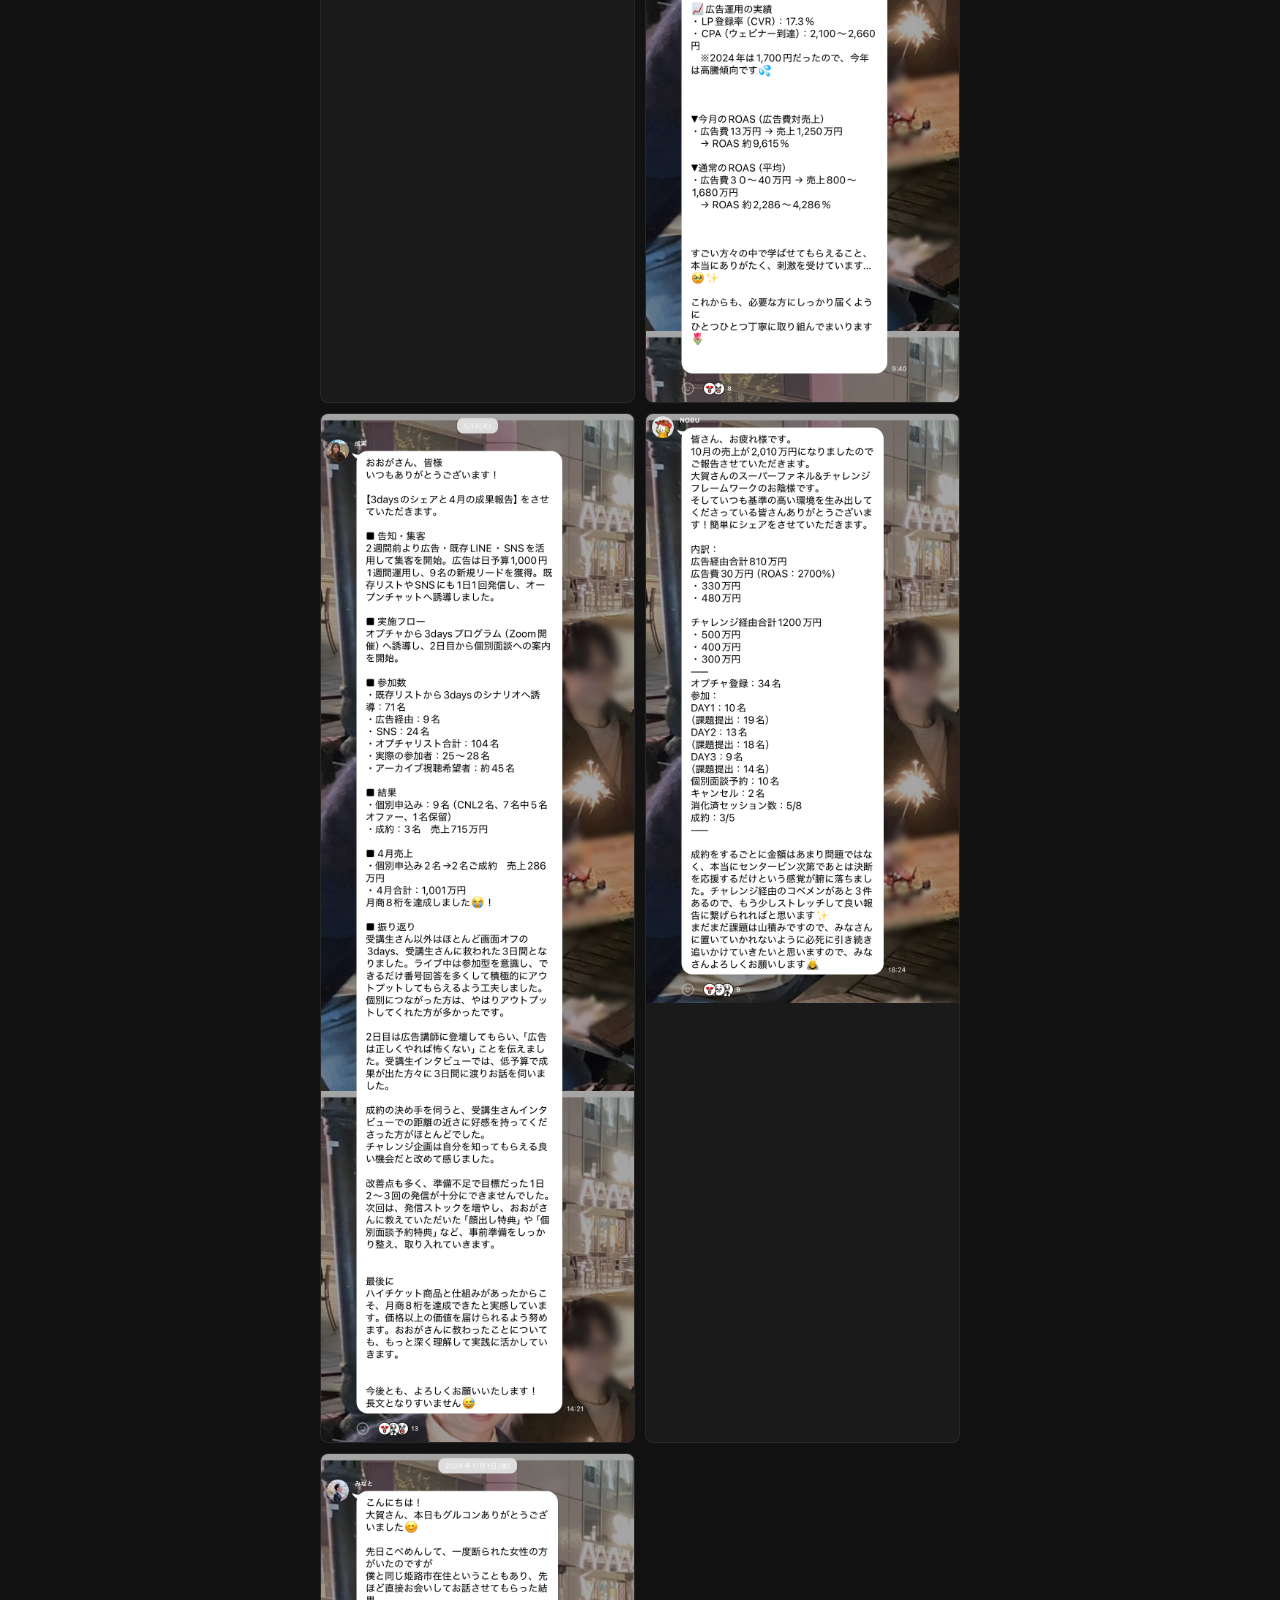
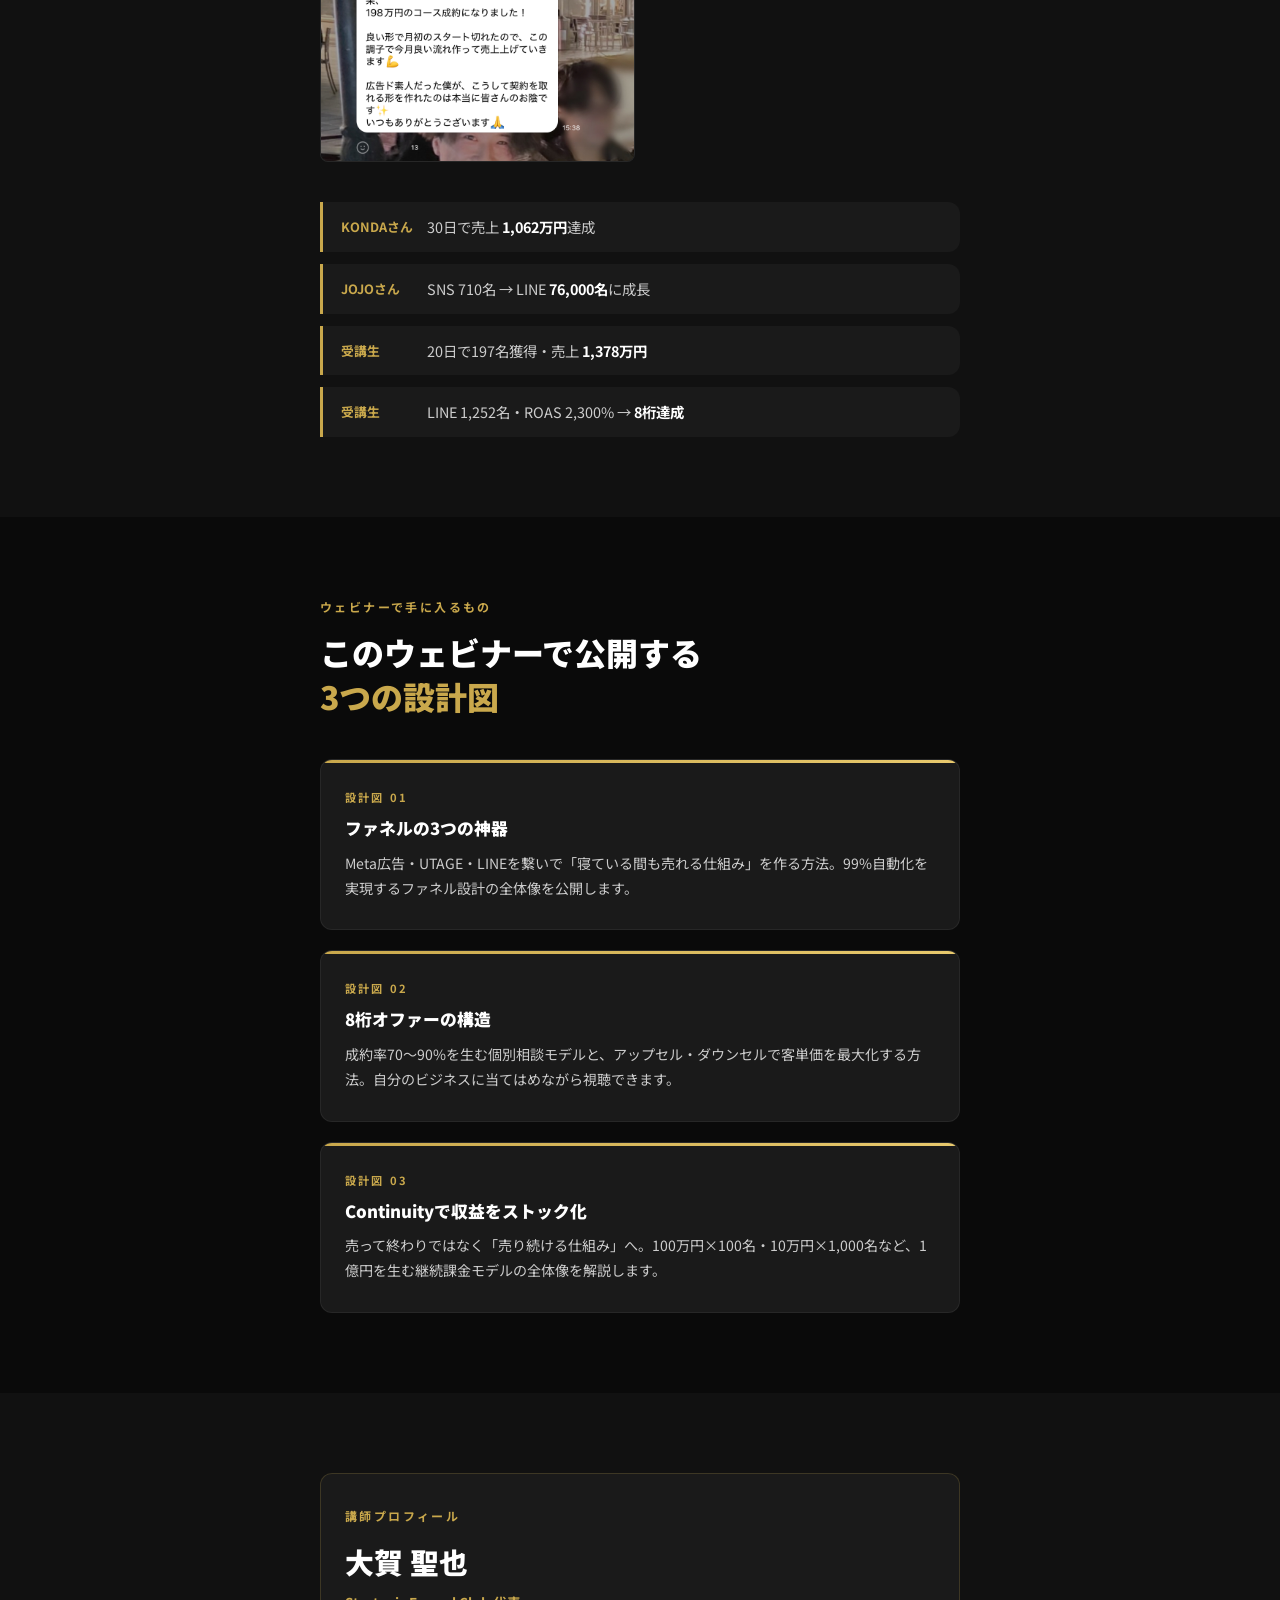
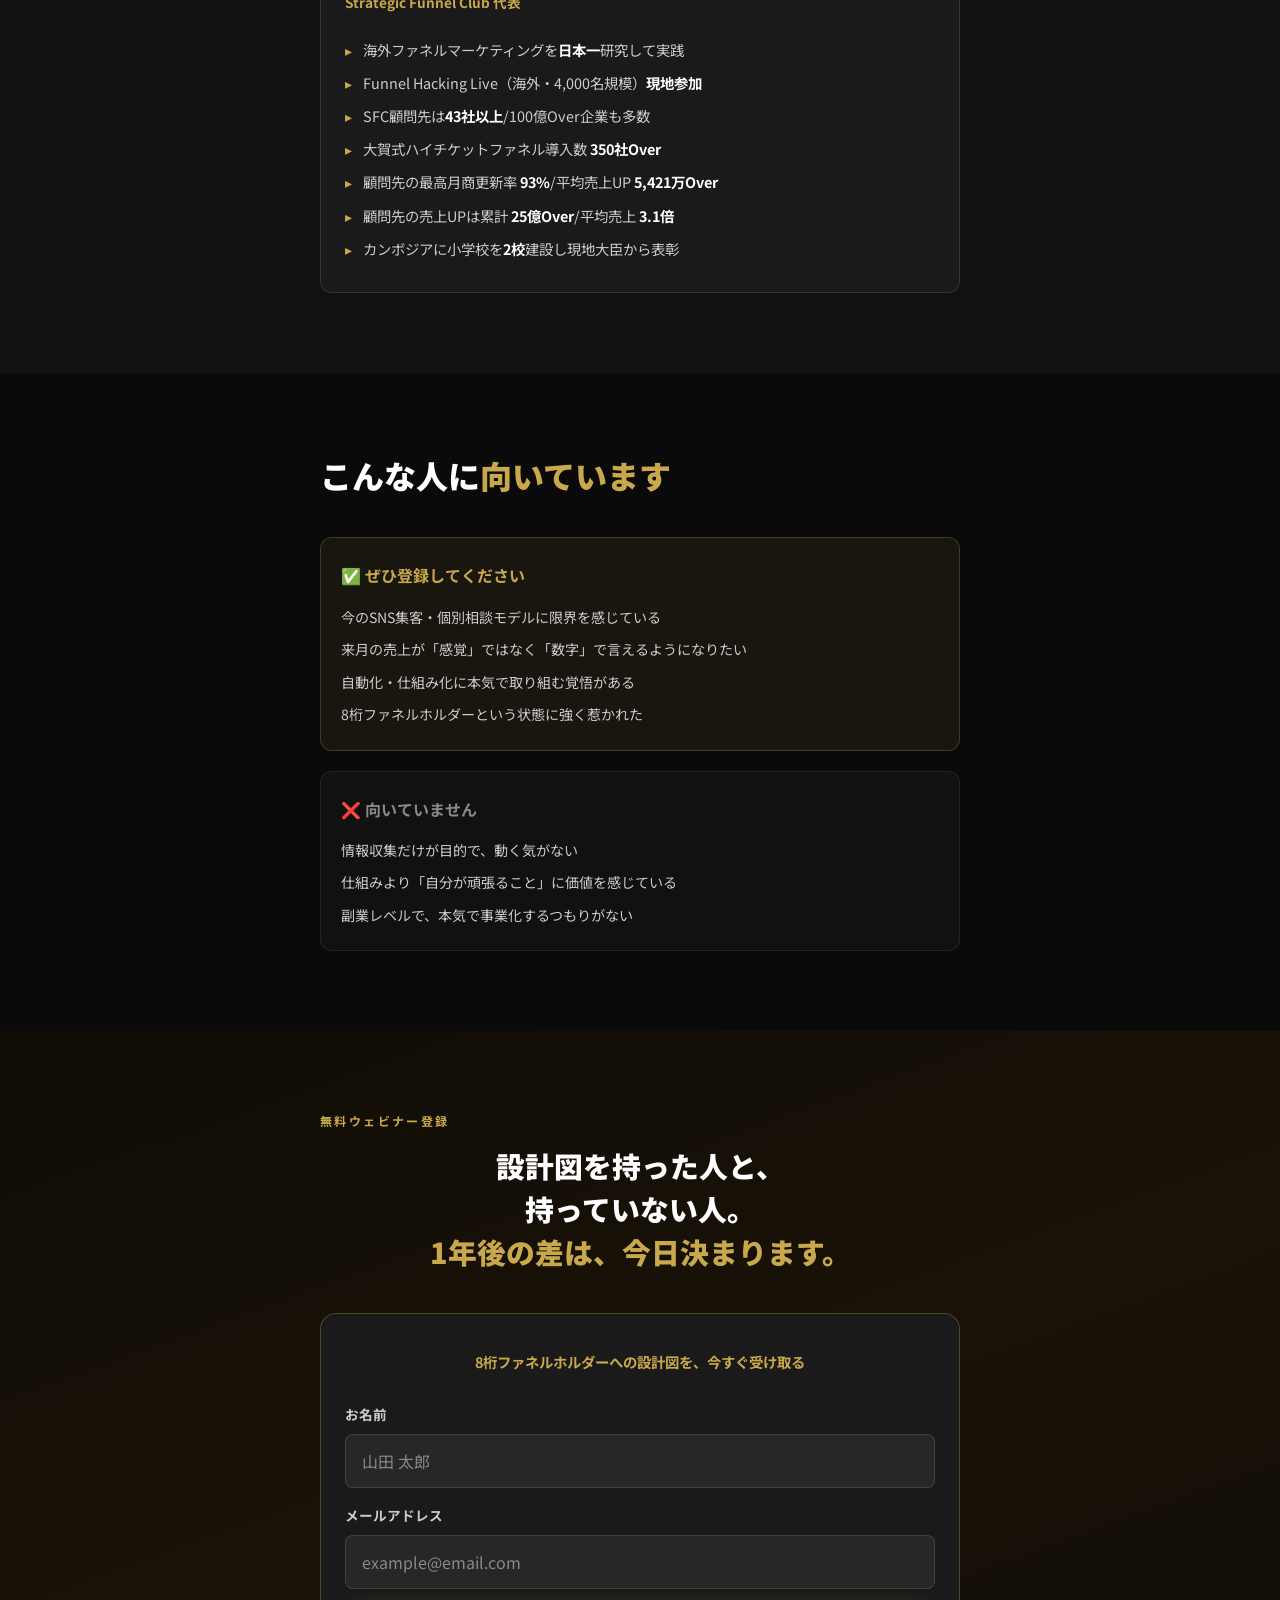
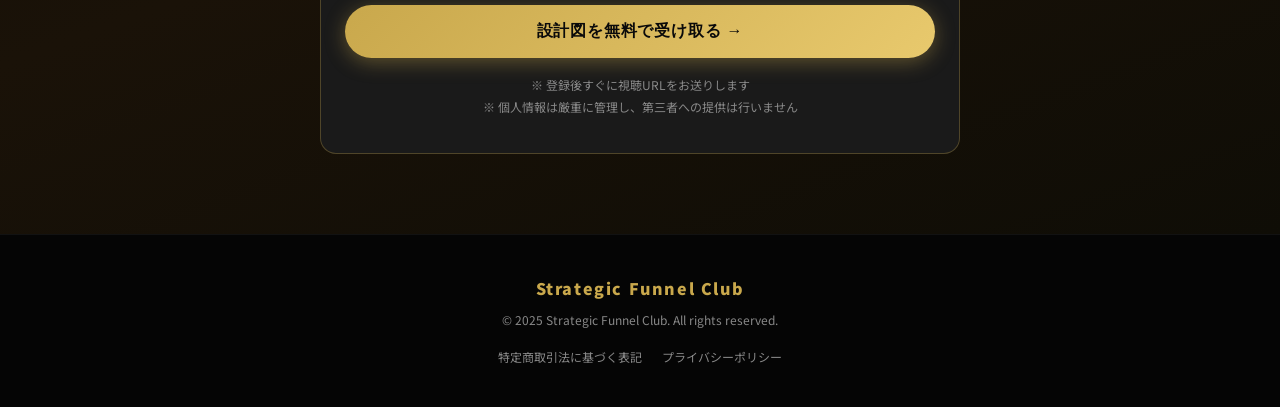
==== commit 219e88d9: "Update profile and proof stats with latest metrics (25億Over, 350社, 93%)" ====
--- a/index.html
+++ b/index.html
@@ -28,15 +28,15 @@
       </p>
       <div class="hero__proof-bar">
         <div class="proof-item">
-          <span class="proof-num">ROAS<br><strong>4,637%</strong></span>
+          <span class="proof-num">導入数<br><strong>350社Over</strong></span>
         </div>
         <div class="proof-divider"></div>
         <div class="proof-item">
-          <span class="proof-num">累計売上<br><strong>2億円超</strong></span>
+          <span class="proof-num">売上UP累計<br><strong>25億Over</strong></span>
         </div>
         <div class="proof-divider"></div>
         <div class="proof-item">
-          <span class="proof-num">8桁達成<br><strong>8名</strong></span>
+          <span class="proof-num">月商更新率<br><strong>93%</strong></span>
         </div>
       </div>
       <a href="#register" class="btn btn--primary btn--lg">
@@ -136,16 +136,16 @@
       </h2>
       <div class="proof__stats">
         <div class="stat">
-          <span class="stat__num">2億円<span class="stat__unit">超</span></span>
-          <span class="stat__label">累計売上</span>
+          <span class="stat__num">25億<span class="stat__unit">Over</span></span>
+          <span class="stat__label">顧問先の売上UP累計</span>
         </div>
         <div class="stat">
-          <span class="stat__num">1,121<span class="stat__unit">名</span></span>
-          <span class="stat__label">SFCコミュニティ</span>
+          <span class="stat__num">350<span class="stat__unit">社Over</span></span>
+          <span class="stat__label">ファネル導入数</span>
         </div>
         <div class="stat">
-          <span class="stat__num">8<span class="stat__unit">名</span></span>
-          <span class="stat__label">8桁（1億円）達成</span>
+          <span class="stat__num">93<span class="stat__unit">%</span></span>
+          <span class="stat__label">最高月商更新率</span>
         </div>
       </div>
 
@@ -242,12 +242,13 @@
           <h2 class="profile__name">大賀 聖也</h2>
           <p class="profile__title">Strategic Funnel Club 代表</p>
           <ul class="profile__list">
-            <li>2019年起業・法人化・M&A経験</li>
-            <li>DRMマーケティング分野 <strong>No.1</strong>（3,800名リスト）</li>
-            <li>Funnel Hacking Live（海外・4,000名規模）参加</li>
-            <li>SFC コミュニティ <strong>1,121名</strong>を構築</li>
-            <li>自身のファネルで広告費147万 → 売上1,563万<br>（<strong>ROAS 4,637%</strong>）</li>
-            <li>累計売上 <strong>2億円超</strong>を達成</li>
+            <li>海外ファネルマーケティングを<strong>日本一</strong>研究して実践</li>
+            <li>Funnel Hacking Live（海外・4,000名規模）<strong>現地参加</strong></li>
+            <li>SFC顧問先は<strong>43社以上</strong>/100億Over企業も多数</li>
+            <li>大賀式ハイチケットファネル導入数 <strong>350社Over</strong></li>
+            <li>顧問先の最高月商更新率 <strong>93%</strong>/平均売上UP <strong>5,421万Over</strong></li>
+            <li>顧問先の売上UPは累計 <strong>25億Over</strong>/平均売上 <strong>3.1倍</strong></li>
+            <li>カンボジアに小学校を<strong>2校</strong>建設し現地大臣から表彰</li>
           </ul>
         </div>
       </div>
